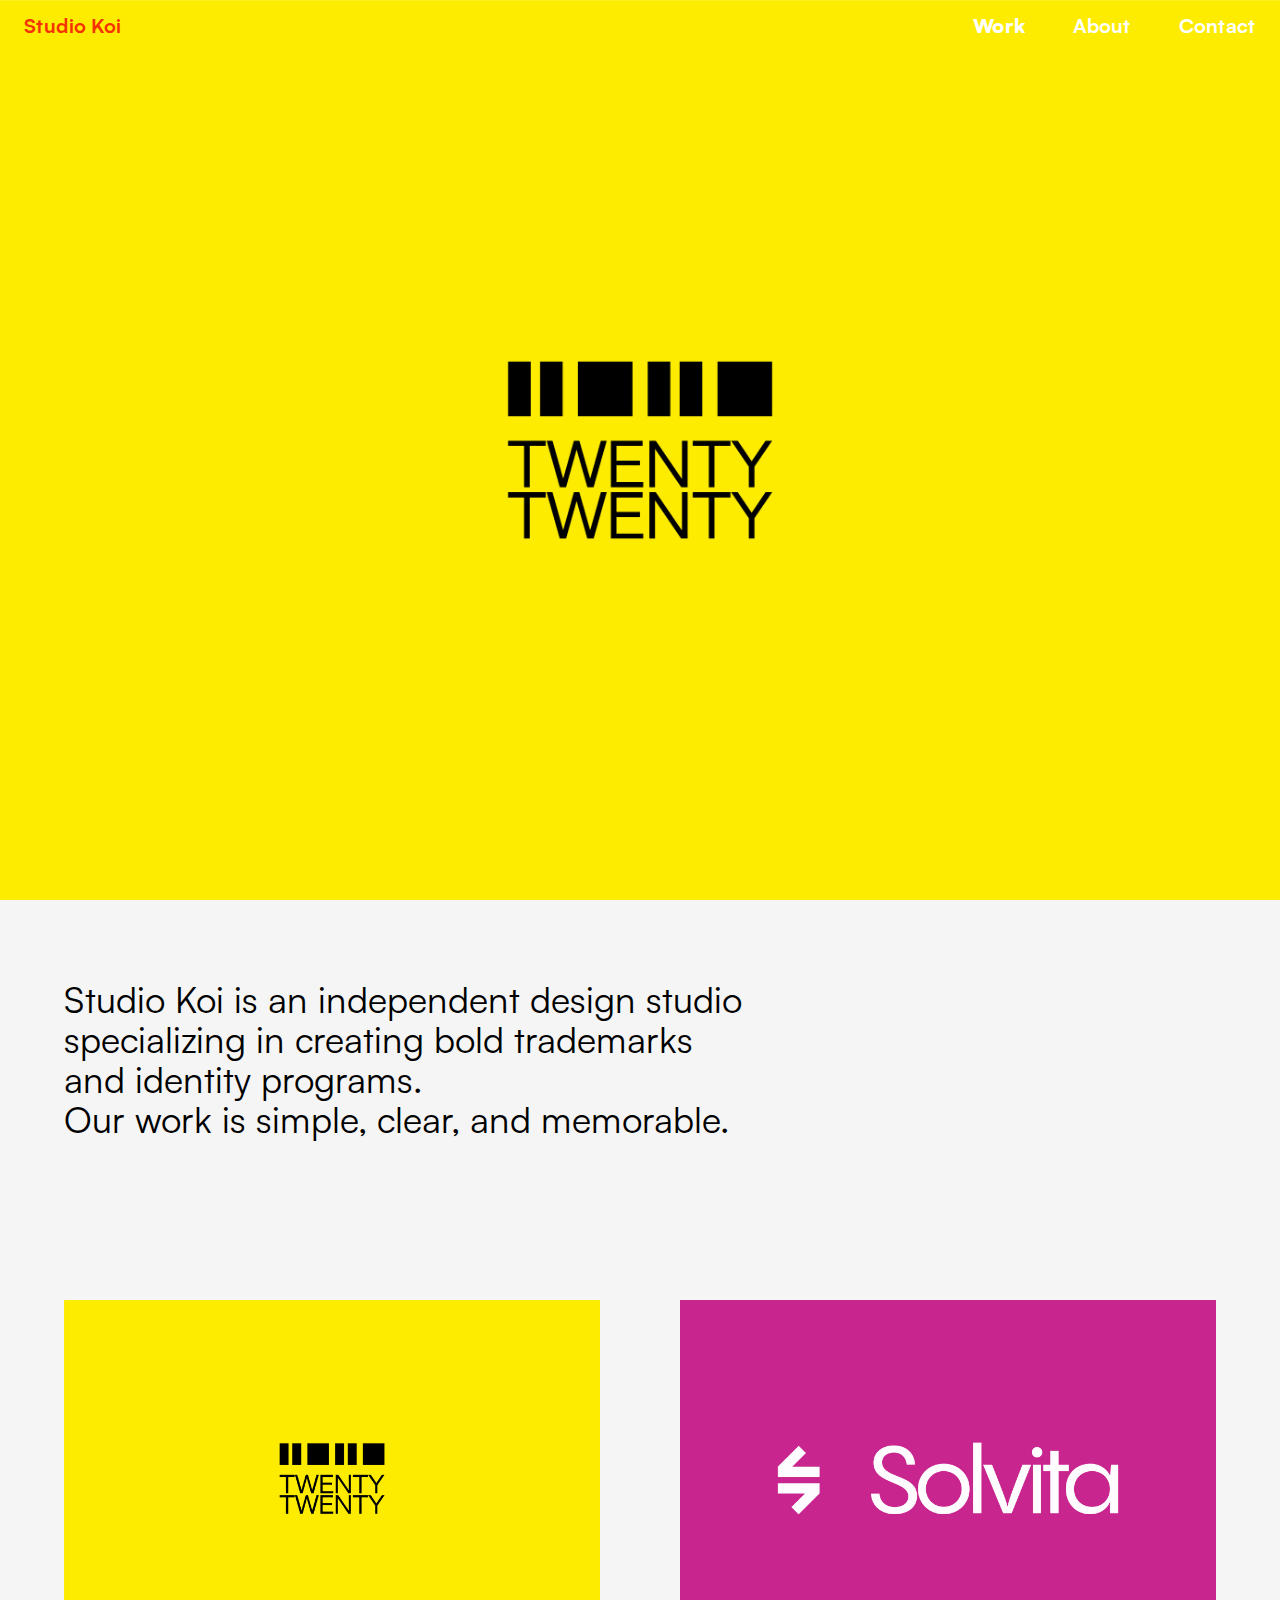
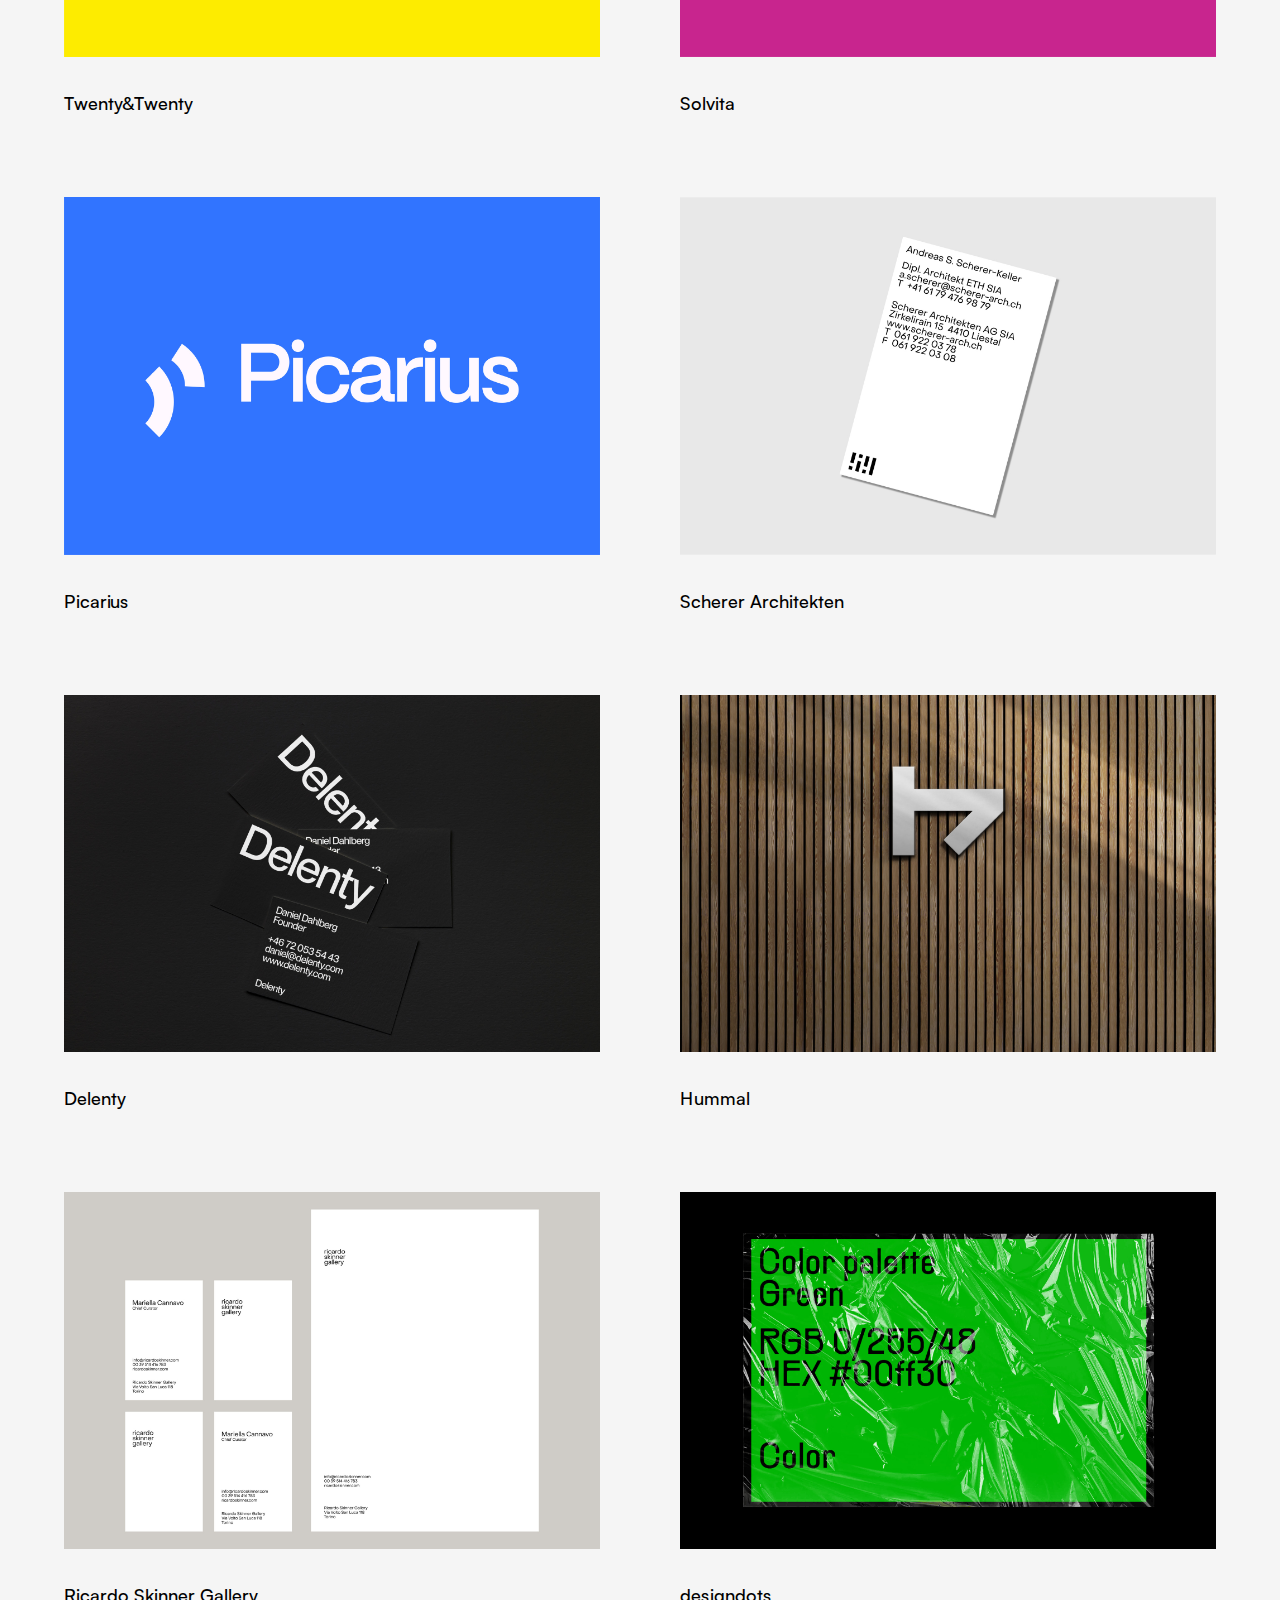
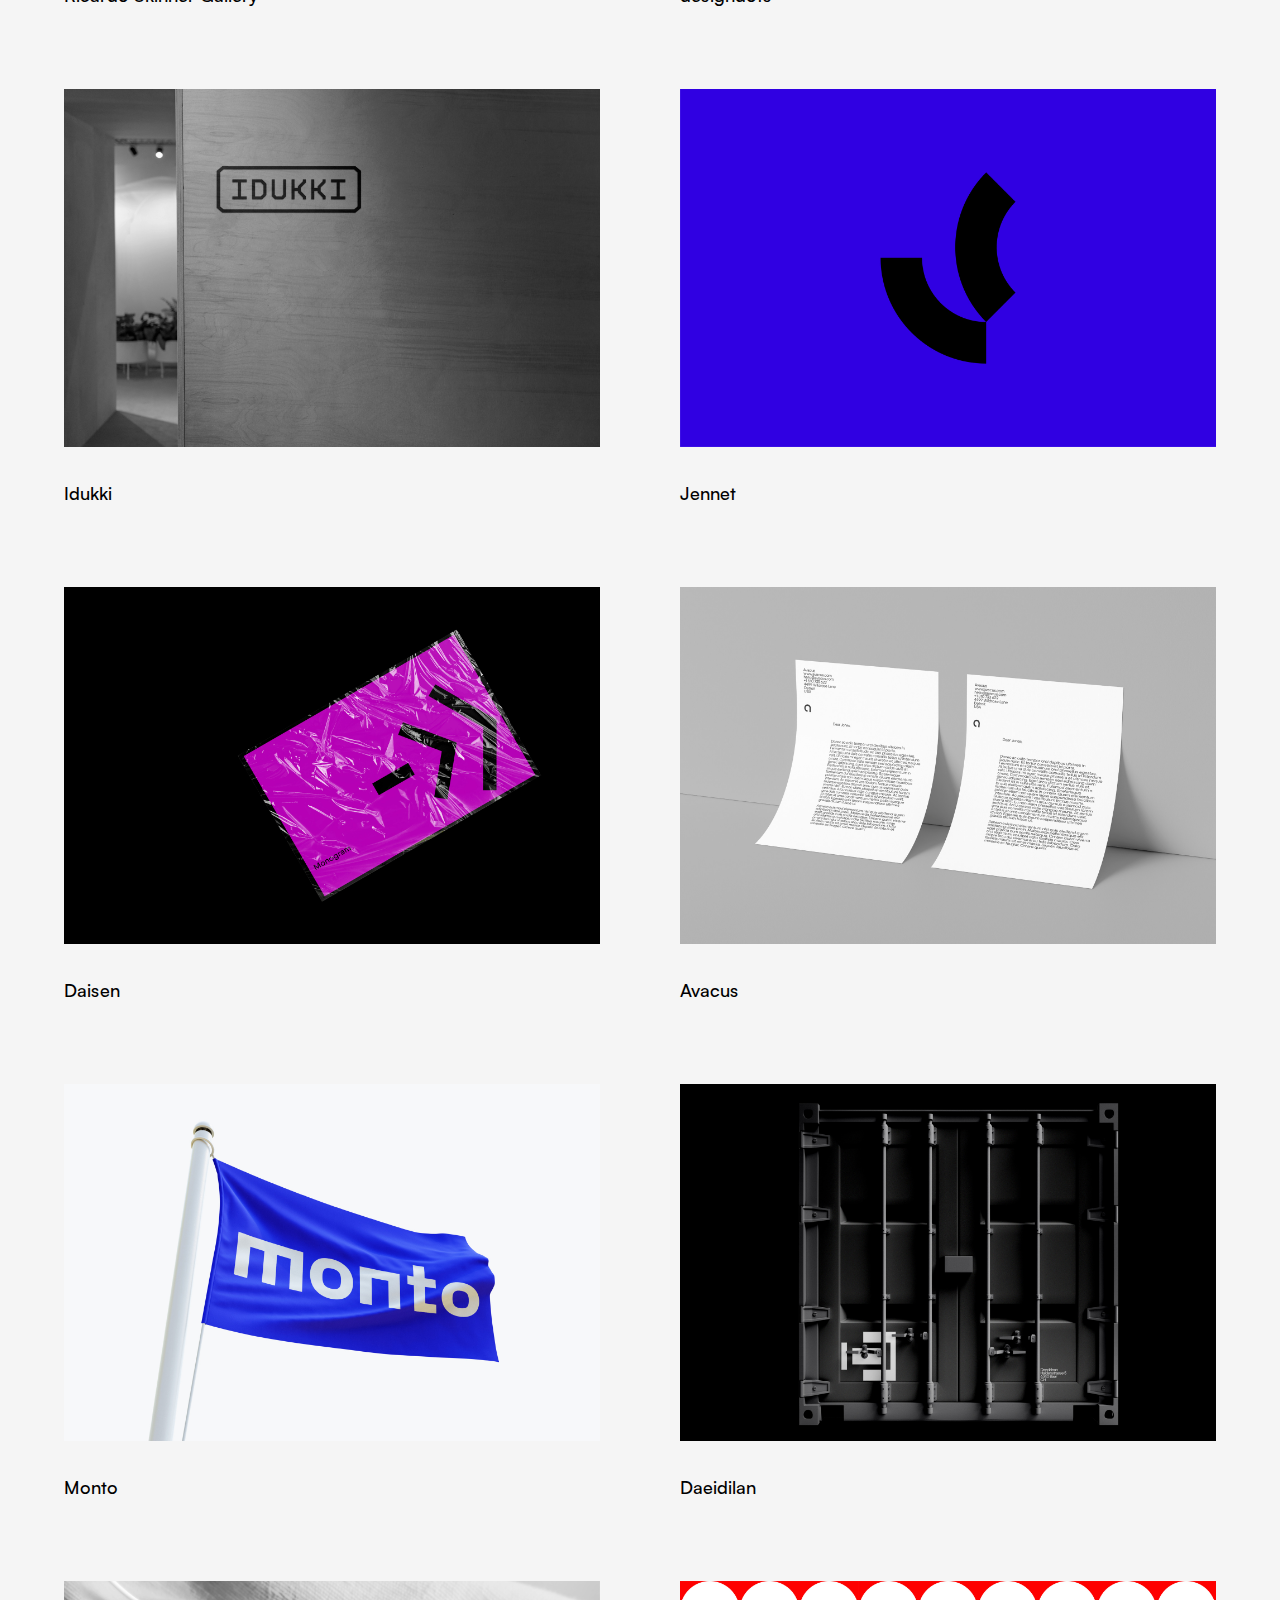
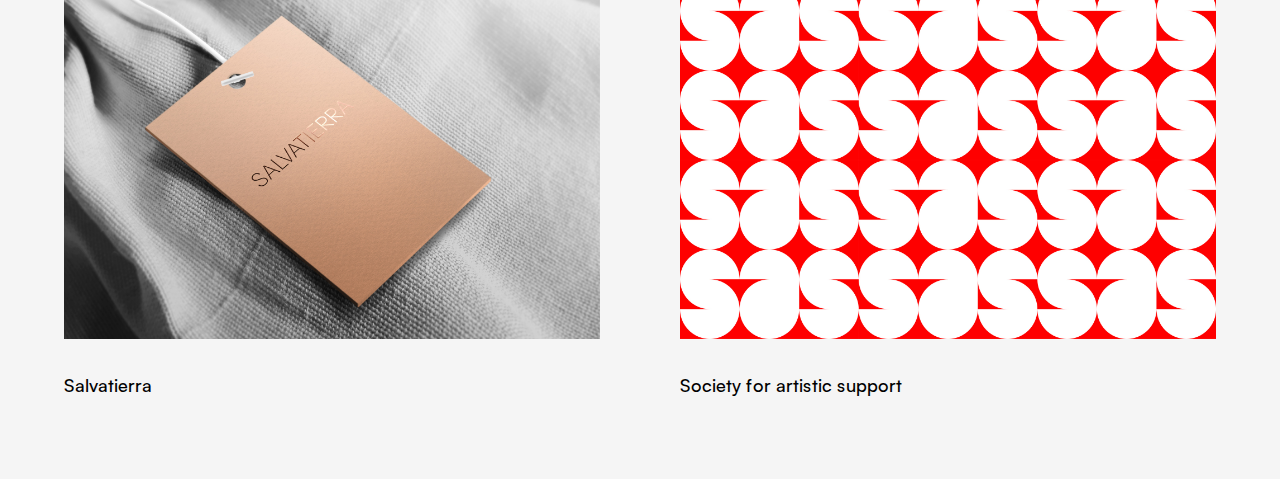
==== index.html @ b04c10b7 "feat: implement initial design" ====
<!DOCTYPE html>
<html lang="en">
	<head>
		<meta charset="UTF-8">
		<meta http-equiv="X-UA-Compatible" content="IE=edge">
		<meta name="viewport" content="width=device-width, initial-scale=1.0">
		<title>Studio Koi</title>
		<meta name="description" content="Studio Koi is a graphic design studio that specializes in identity design. We work with a diverse selection of clients: small start-ups up to large corporations.">
		<script src="assets/dependencies/tailwind.js" type="text/javascript"></script>
		<script src="tailwind.config.js" type="text/javascript"></script>
		<link rel="stylesheet" href="style.css" type="text/css">
		<link rel="icon" type="image/x-icon" href="/assets/favicon.ico">
		<script src="index.js" type="text/javascript"></script>
	</head>
	<body class="font-display w-full h-full hidden-scrollbar bg-background">
		<!-- navbar -->
		<div class="absolute top-0 flex w-full justify-between z-20 text-base sm:text-xl py-3 px-4 sm:py-3 sm:px-6">
			<a href="/" class="font-bold text-accent">Studio Koi</a>
			<div class="flex space-x-4 sm:space-x-6 md:space-x-12 justify-between text-white font-bold">
				<a href="/" class="font-black">Work</a>
				<a href="/about">About</a>
				<a href="/contact">Contact</a>
			</div>
		</div>

		<div id="bg-roller" class="bg-cover bg-center bg-black w-full h-full min-h-screen overflow-hidden" style="background-image: url(/assets/images/0.jpg)"></div>
		
		<div class="leading-5 py-8 sm:py-16 md:py-20 px-6 sm:px-12 md:px-16 text-lg sm:text-4xl w-[85%] sm:w-full lg:w-3/4 xl:w-[64%]">
			<p>
				Studio Koi is an independent design studio specializing in creating bold trademarks and identity programs.
			</p>
			<p>Our work is simple, clear, and memorable.</p>
		</div>

		<div class="grid grid-cols-1 gap-10 sm:gap-16 md:gap-20 sm:grid-cols-2 sm:gap-10 md:gap-14 lg:gap-20 py-8 sm:py-16 md:py-20 px-6 sm:px-12 md:px-16" id="works"></div>
	</body>
</html>
---- style.css ----
@font-face {
	font-family: 'Satoshi';
	src: url('assets/fonts/Satoshi/Satoshi-Variable.ttf') format('truetype');
}

html, body {
	font-family: 'Satoshi', Helvetica, sans-serif;
	font-weight: 400;
}

.video-bg {
  position: absolute;
  top: 0;
  left: 0;
  width: 100vw;
  height: 100vh;
  object-fit: cover;
  z-index: -1;
}

@keyframes transitionIn {
	from {
		opacity: 0;
		transform: rotateX(-10deg);
	}
	
	to {
		opacity: 1;
		transform: rotateX(0deg);
	}
}

.page-transition {
	animation: transitionIn 0.3s linear;
}

/* Hide scrollbar for Chrome, Safari and Opera */
.hidden-scrollbar::-webkit-scrollbar {
  display: none;
  overflow: hidden;
}

.hide-scrollbar {
  -ms-overflow-style: none;
  scrollbar-width: thin;
  scrollbar-color: transparent transparent;

  &::-webkit-scrollbar {
    width: 1px;
  }

  &::-webkit-scrollbar-track {
    background: transparent;
  }

  &::-webkit-scrollbar-thumb {
    background-color: transparent;
  }
}
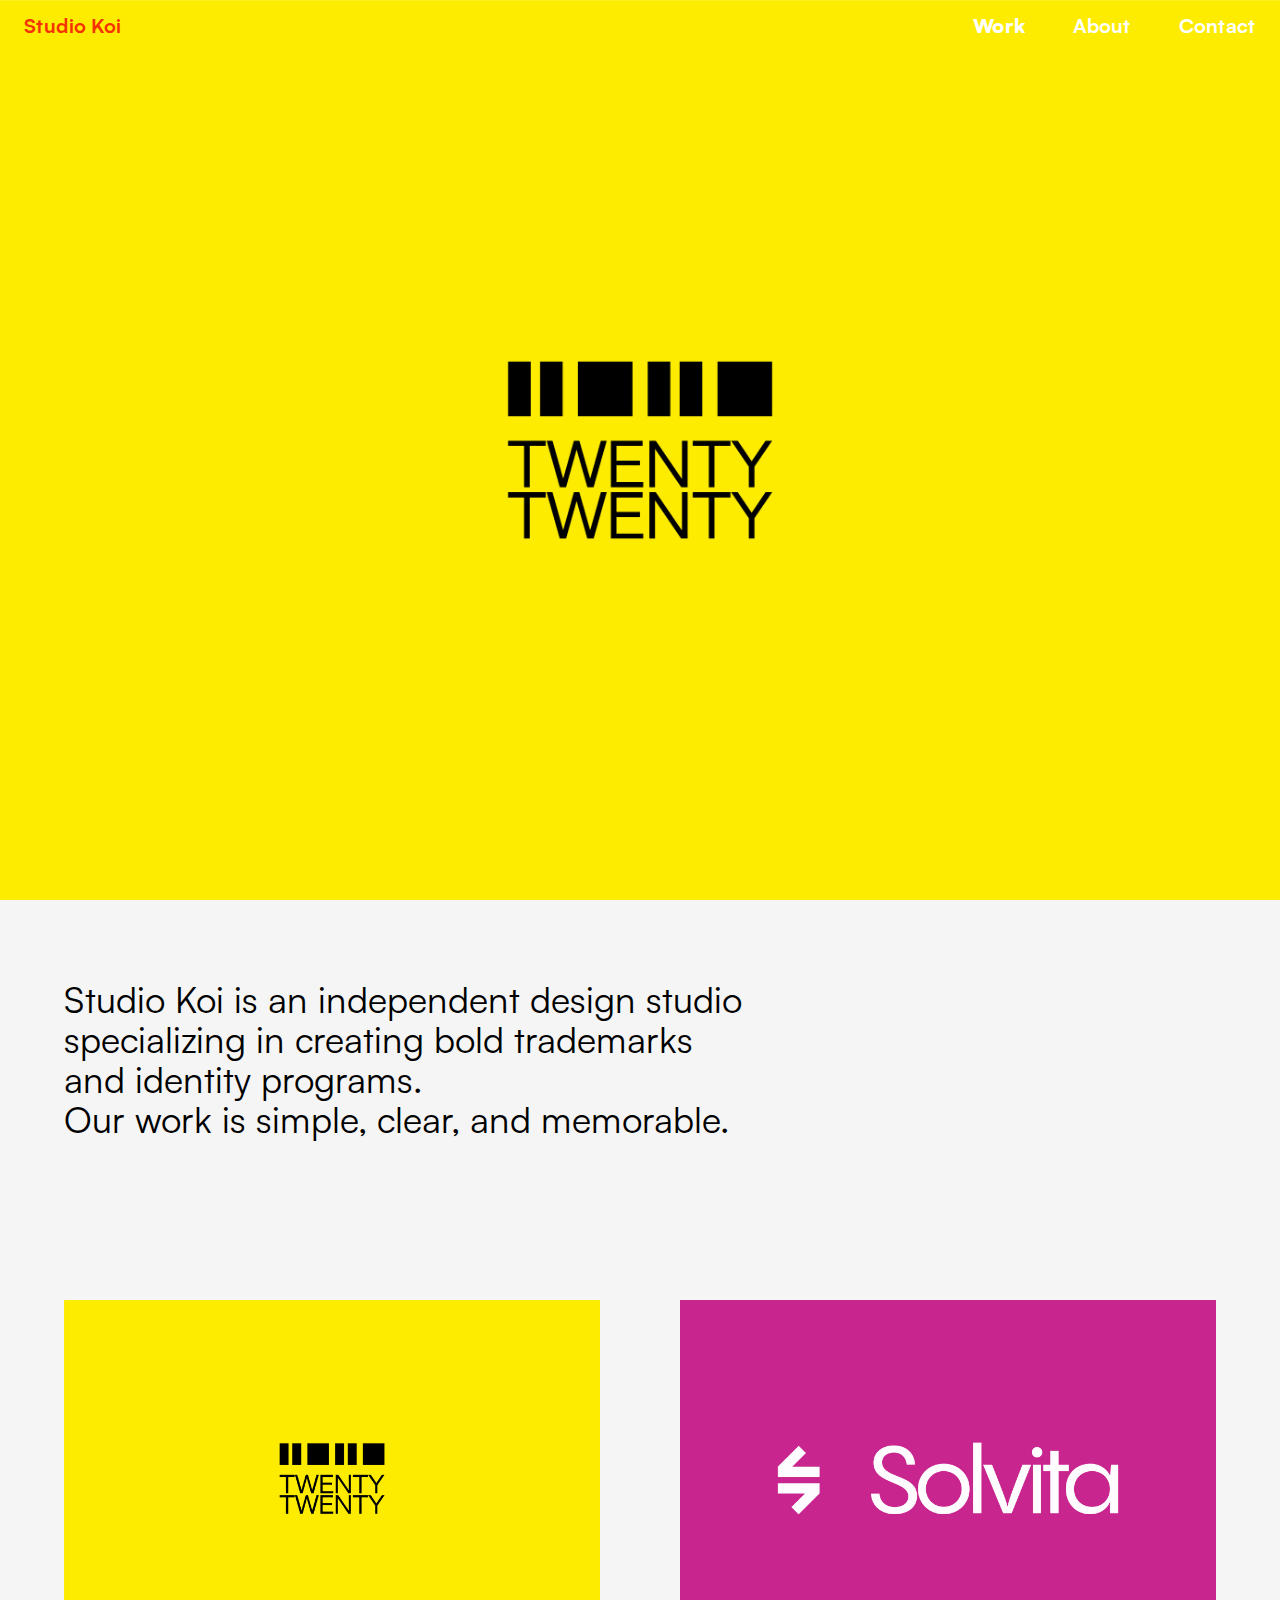
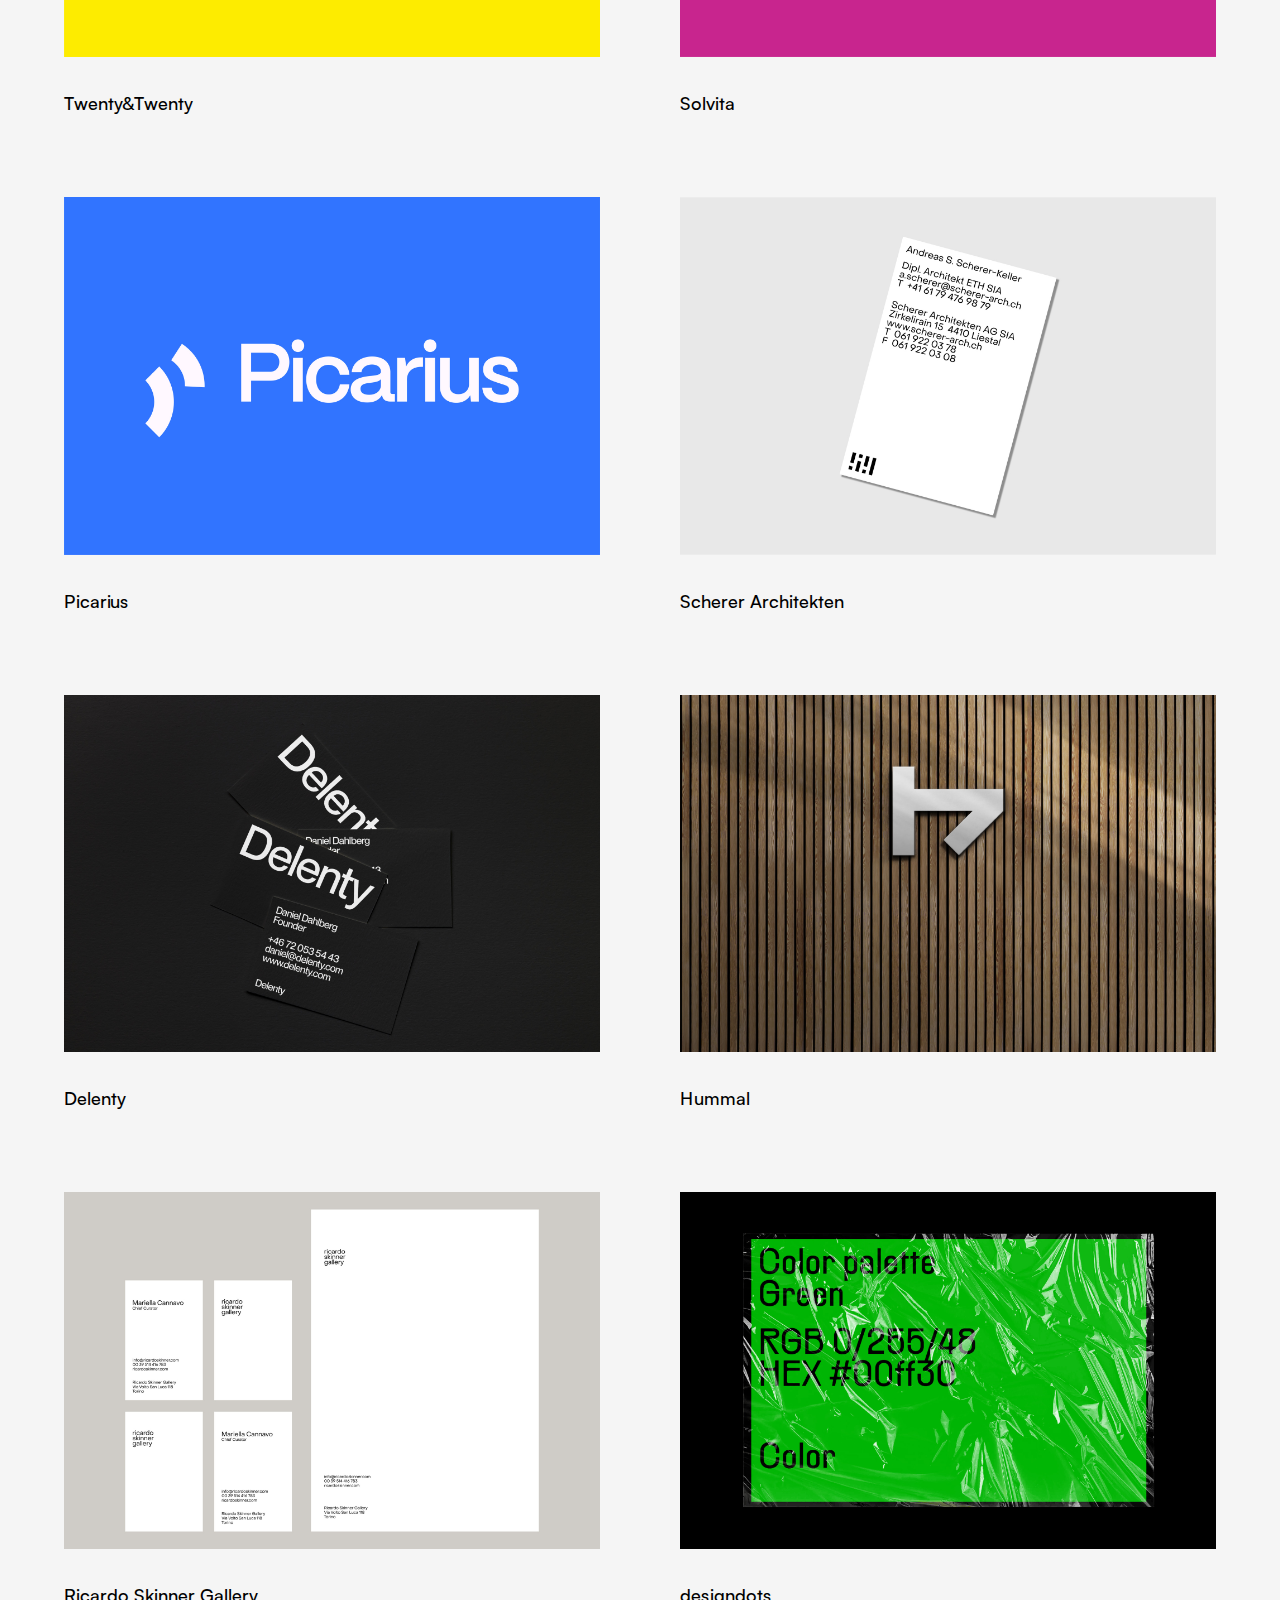
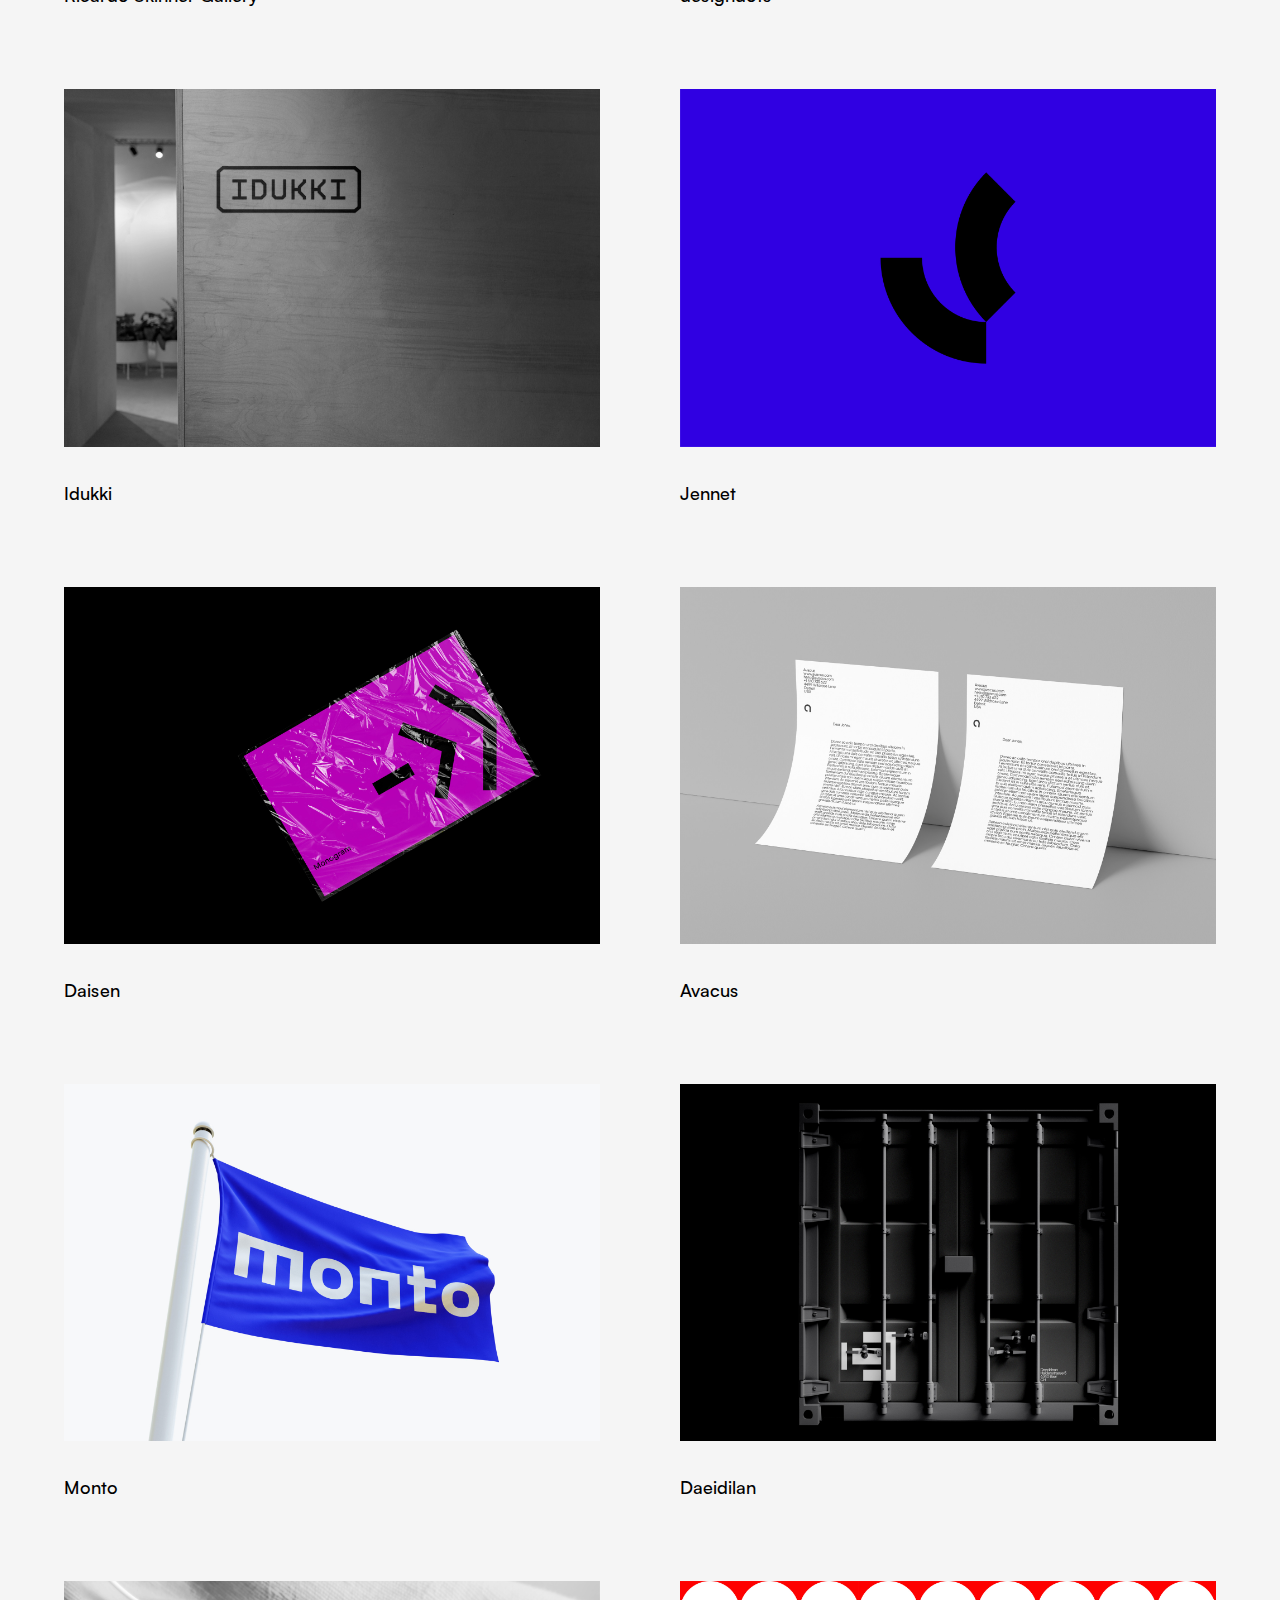
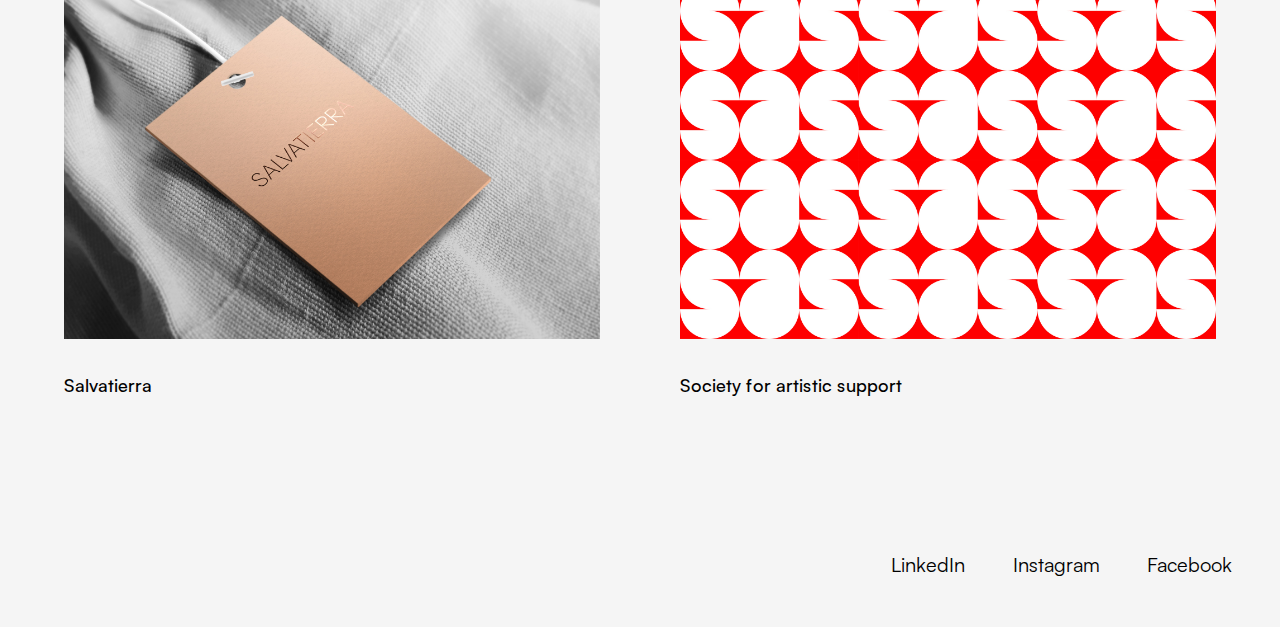
==== commit ea49a37a: "feat: add footer to home page" ====
--- a/index.html
+++ b/index.html
@@ -34,4 +34,11 @@
 
 		<div class="grid grid-cols-1 gap-10 sm:gap-16 md:gap-20 sm:grid-cols-2 sm:gap-10 md:gap-14 lg:gap-20 py-8 sm:py-16 md:py-20 px-6 sm:px-12 md:px-16" id="works"></div>
 	</body>
+	<footer class="flex w-full justify-end z-20 text-base text-black sm:text-xl py-3 px-4 sm:p-12 mt-6">
+		<div class="flex space-x-4 sm:space-x-6 md:space-x-12 justify-between">
+			<a href="https://www.linkedin.com/company/wearestudiokoi/" target="_blank" class="hover:opacity-80">LinkedIn</a><br>
+			<a href="https://www.instagram.com/wearestudiokoi/" target="_blank" class="hover:opacity-80">Instagram</a><br>
+			<a href="https://www.facebook.com/wearestudiokoi" target="_blank" class="hover:opacity-80">Facebook</a>
+		</div>
+	</footer>
 </html>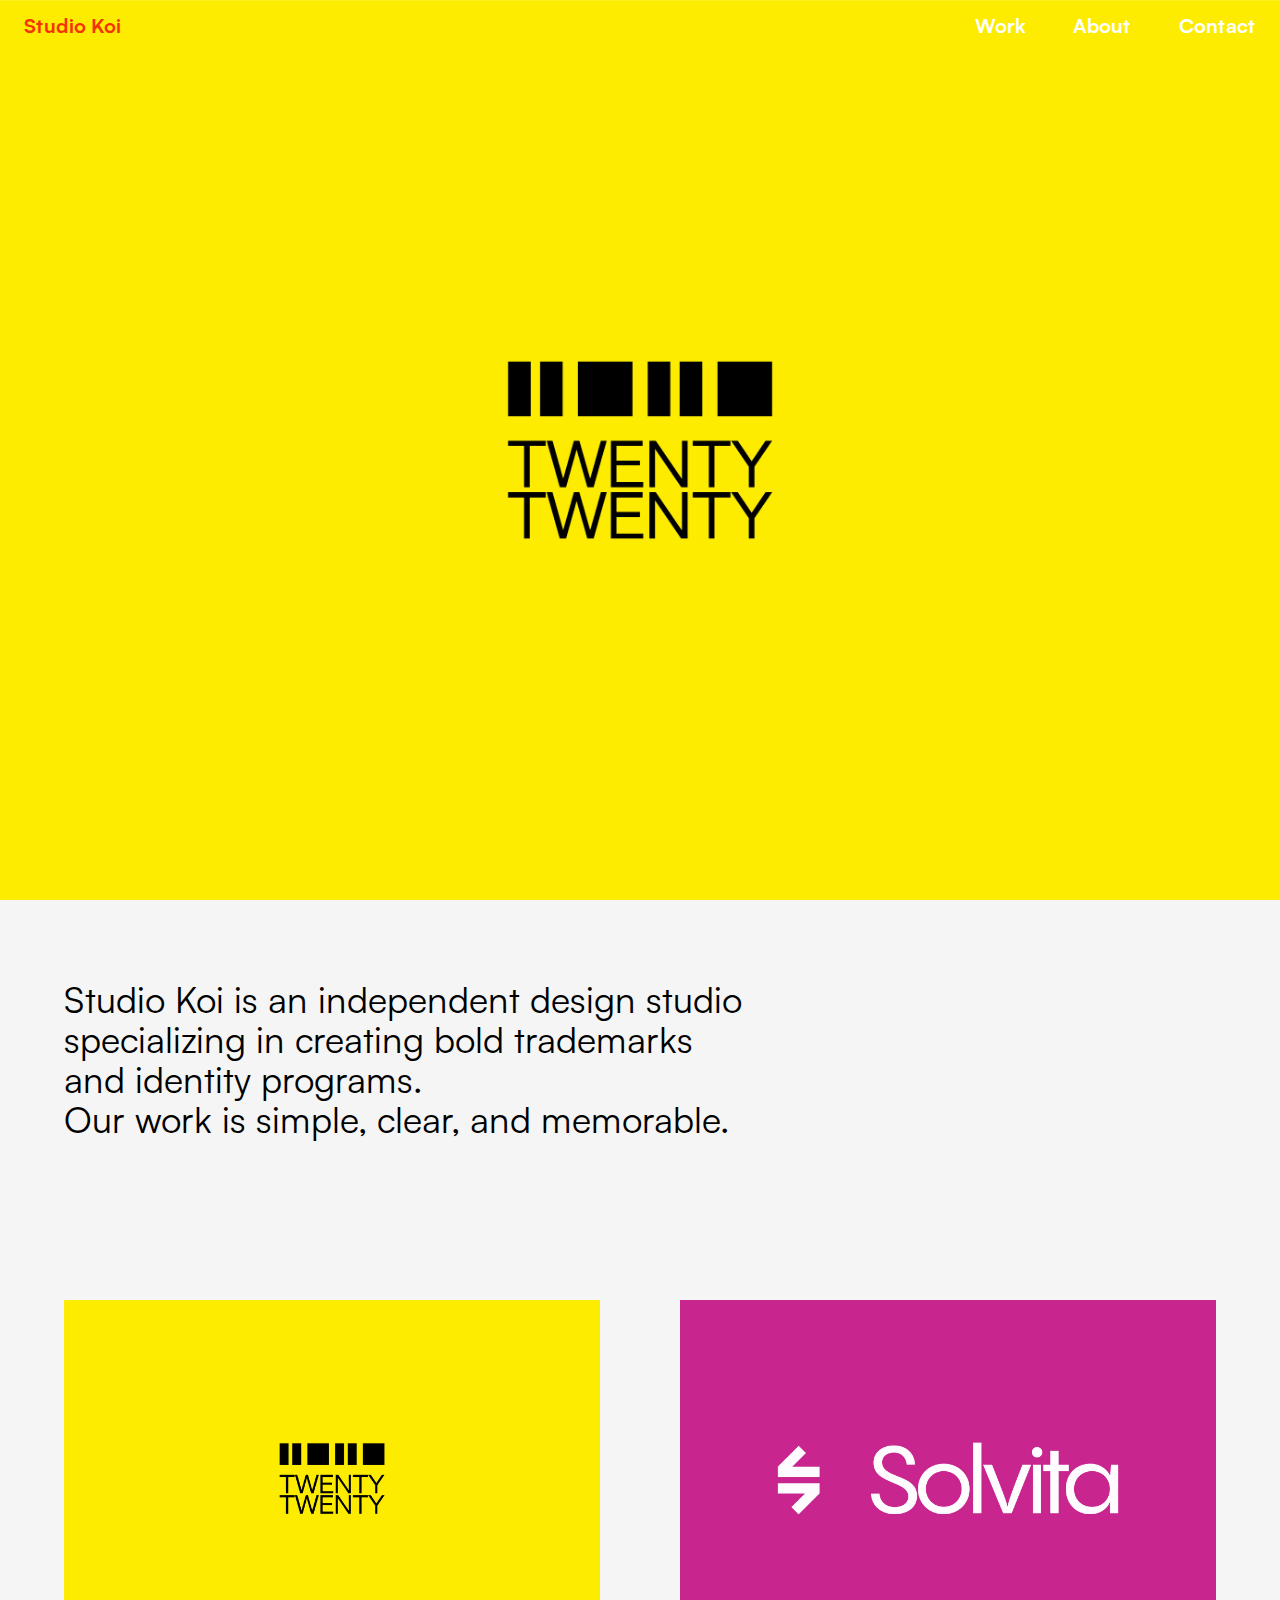
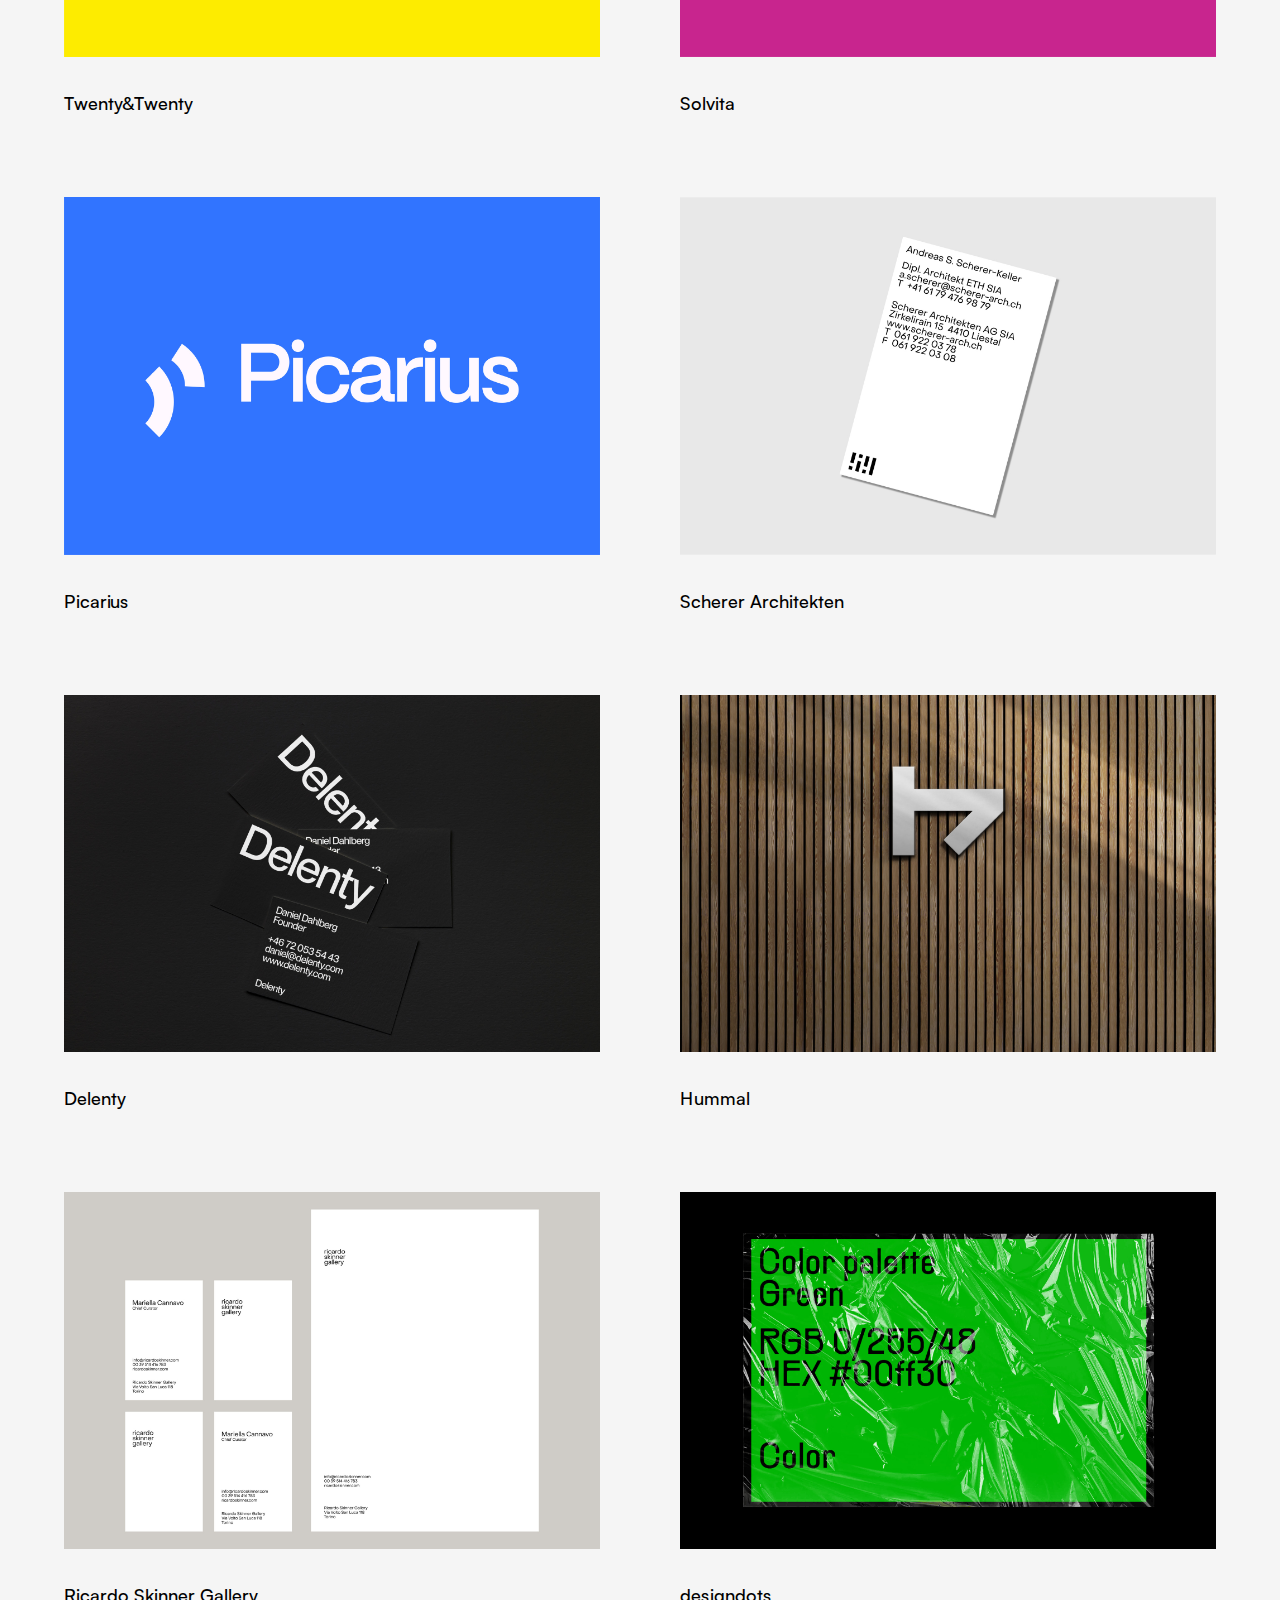
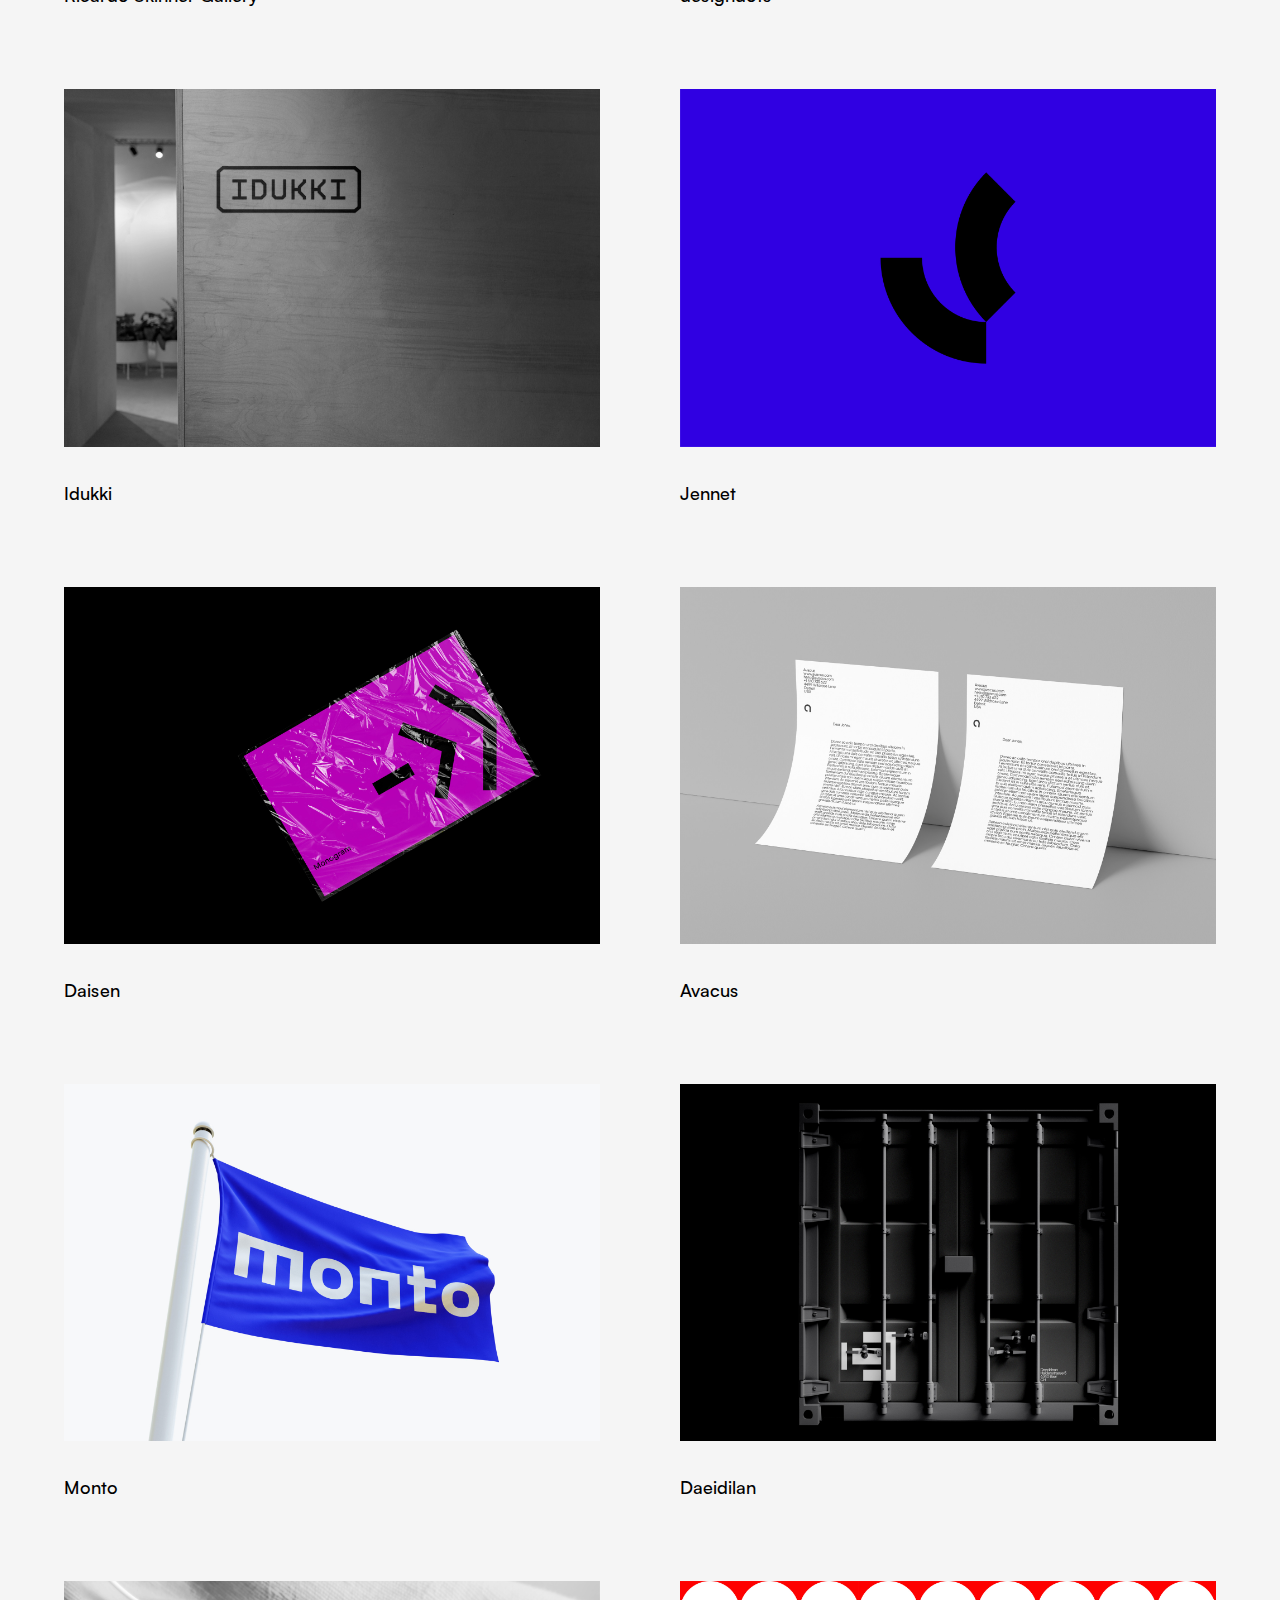
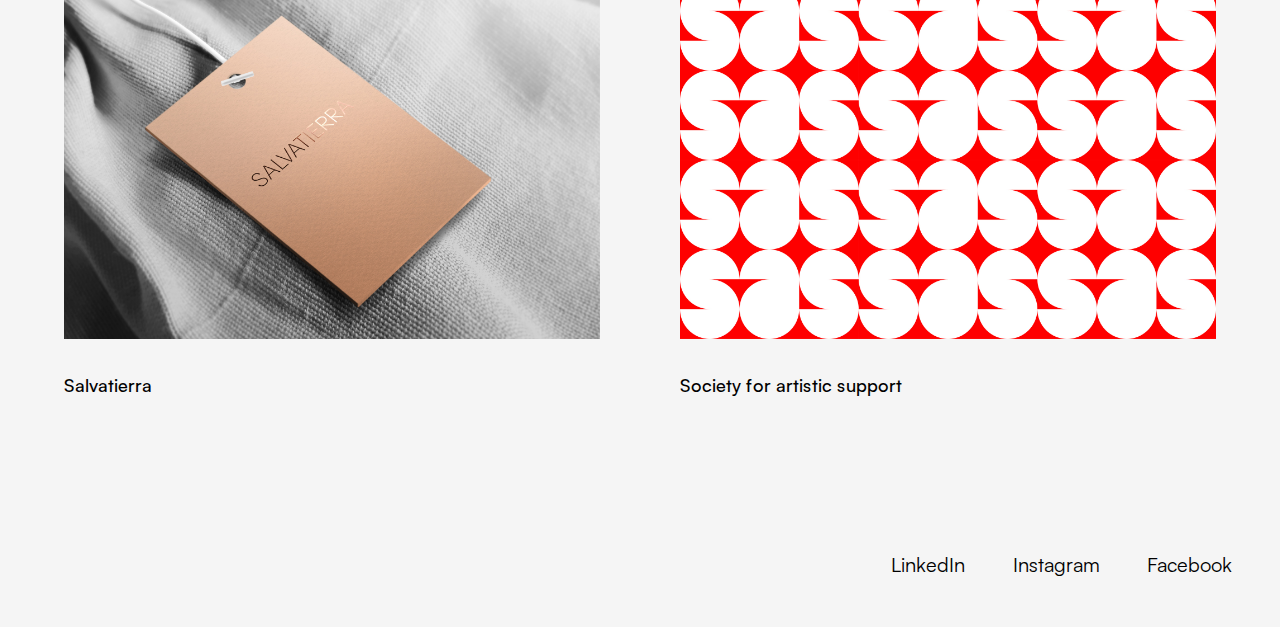
==== commit ec5031d2: "feat: add fixed navbar" ====
--- a/index.html
+++ b/index.html
@@ -10,14 +10,15 @@
 		<script src="tailwind.config.js" type="text/javascript"></script>
 		<link rel="stylesheet" href="style.css" type="text/css">
 		<link rel="icon" type="image/x-icon" href="/assets/favicon.ico">
-		<script src="index.js" type="text/javascript"></script>
+		<script src="index.js" type="module"></script>
+		<script src="navbar.js" type="module"></script>
 	</head>
-	<body class="font-display w-full h-full hidden-scrollbar bg-background">
+	<body class="font-display w-full h-full bg-background">
 		<!-- navbar -->
-		<div class="absolute top-0 flex w-full justify-between z-20 text-base sm:text-xl py-3 px-4 sm:py-3 sm:px-6">
+		<div id="navbar" class="absolute top-0 flex w-full justify-between z-20 text-base sm:text-xl py-3 px-4 sm:py-3 sm:px-6">
 			<a href="/" class="font-bold text-accent">Studio Koi</a>
 			<div class="flex space-x-4 sm:space-x-6 md:space-x-12 justify-between text-white font-bold">
-				<a href="/" class="font-black">Work</a>
+				<a href="/" class="font-bolder">Work</a>
 				<a href="/about">About</a>
 				<a href="/contact">Contact</a>
 			</div>
--- a/style.css
+++ b/style.css
@@ -34,26 +34,23 @@
 	animation: transitionIn 0.3s linear;
 }
 
-/* Hide scrollbar for Chrome, Safari and Opera */
-.hidden-scrollbar::-webkit-scrollbar {
-  display: none;
-  overflow: hidden;
+/* width */
+::-webkit-scrollbar {
+  width: 6px;
+  height: 6px;
 }
 
-.hide-scrollbar {
-  -ms-overflow-style: none;
-  scrollbar-width: thin;
-  scrollbar-color: transparent transparent;
+/* Track */
+::-webkit-scrollbar-track {
+  background-color: rgba(193, 194, 196, 0.5);
+}
 
-  &::-webkit-scrollbar {
-    width: 1px;
-  }
+/* Handle */
+::-webkit-scrollbar-thumb {
+  background: #999;
+}
 
-  &::-webkit-scrollbar-track {
-    background: transparent;
-  }
-
-  &::-webkit-scrollbar-thumb {
-    background-color: transparent;
-  }
-}+/* Handle on hover */
+::-webkit-scrollbar-thumb:hover {
+  background: #777; 
+}
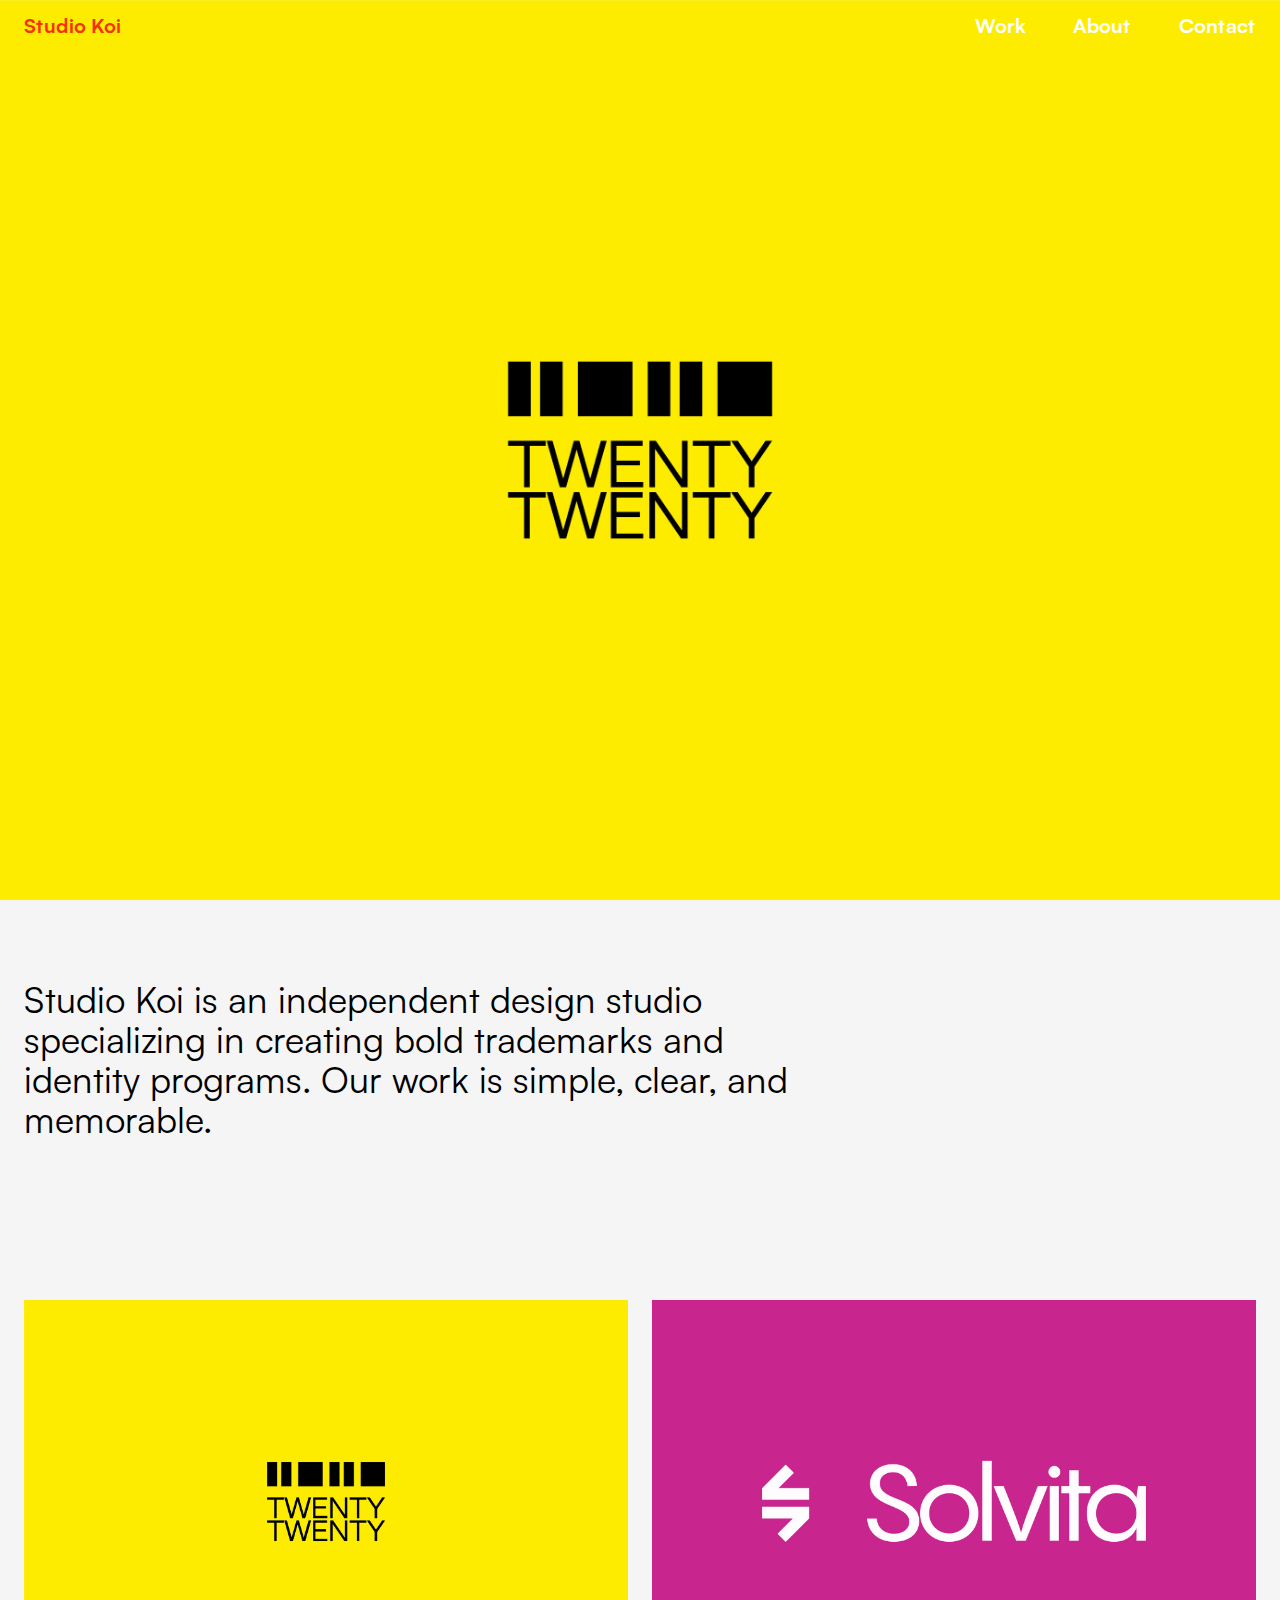
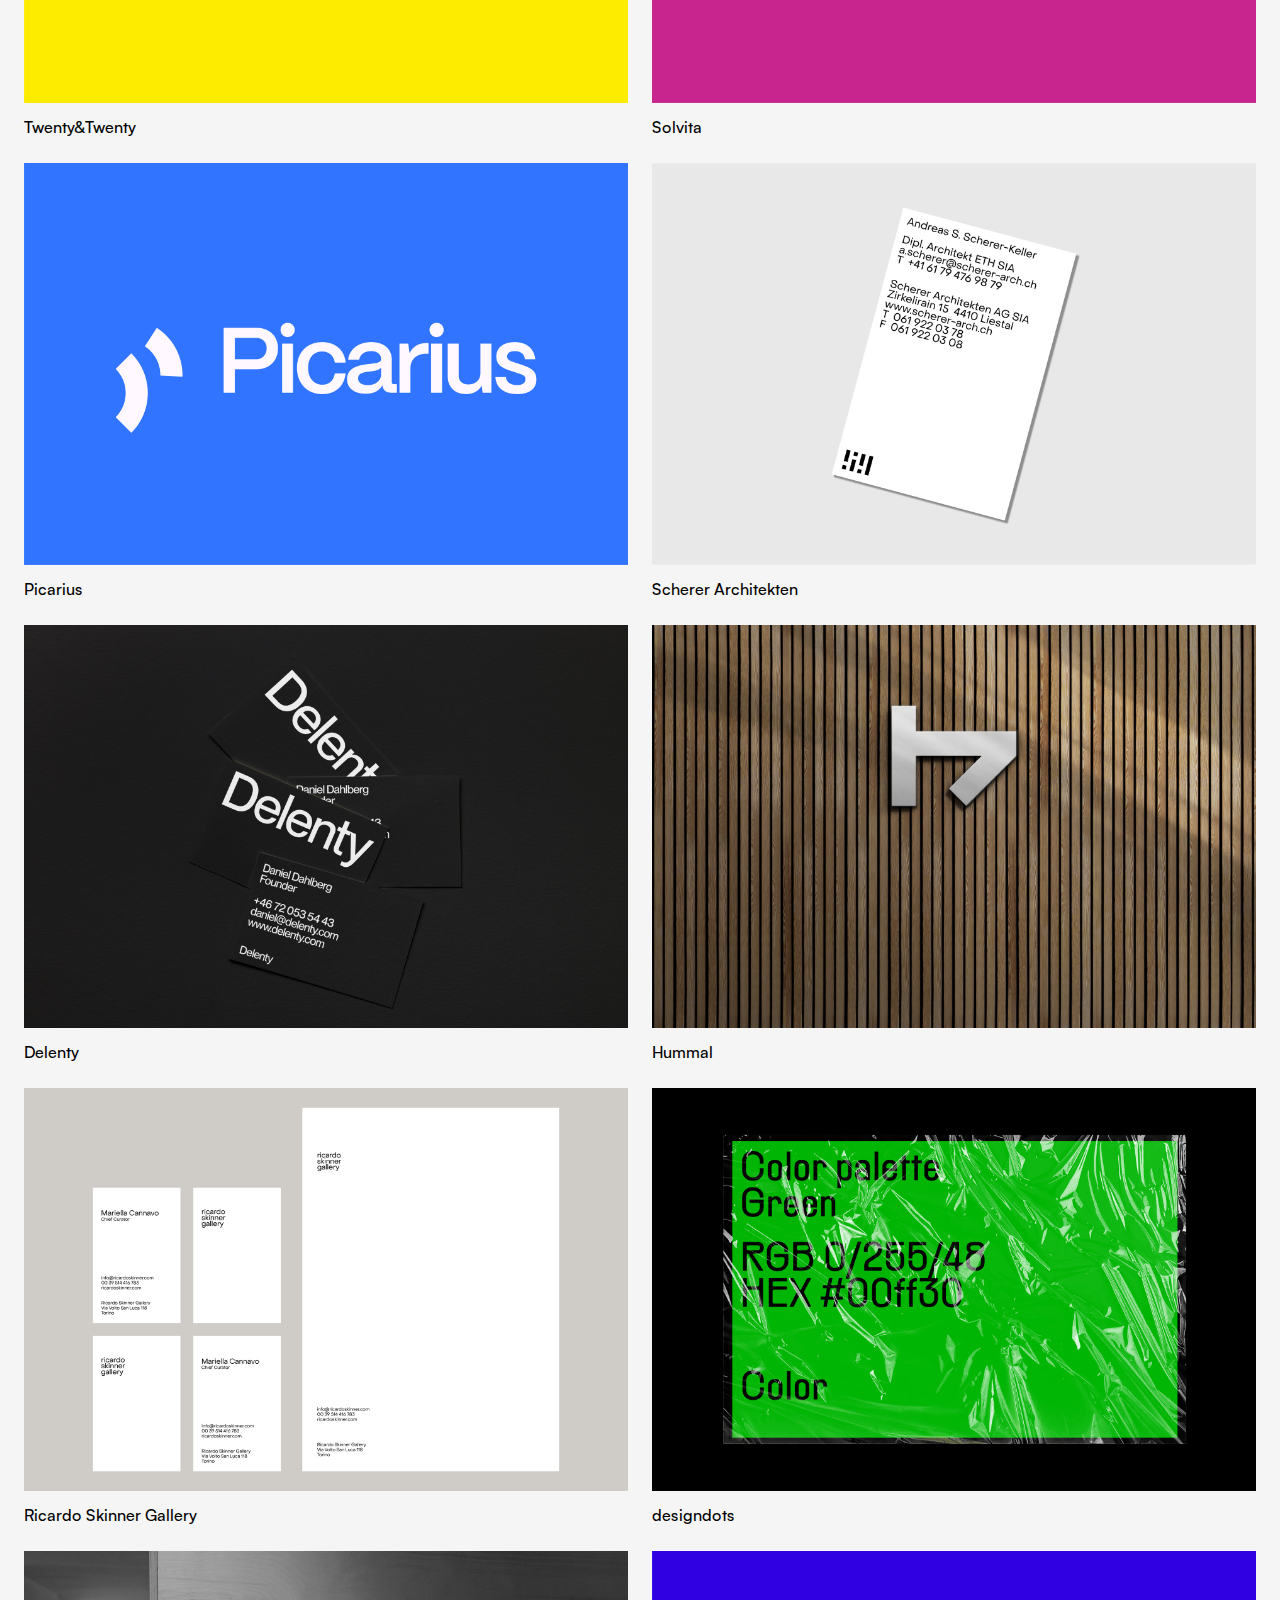
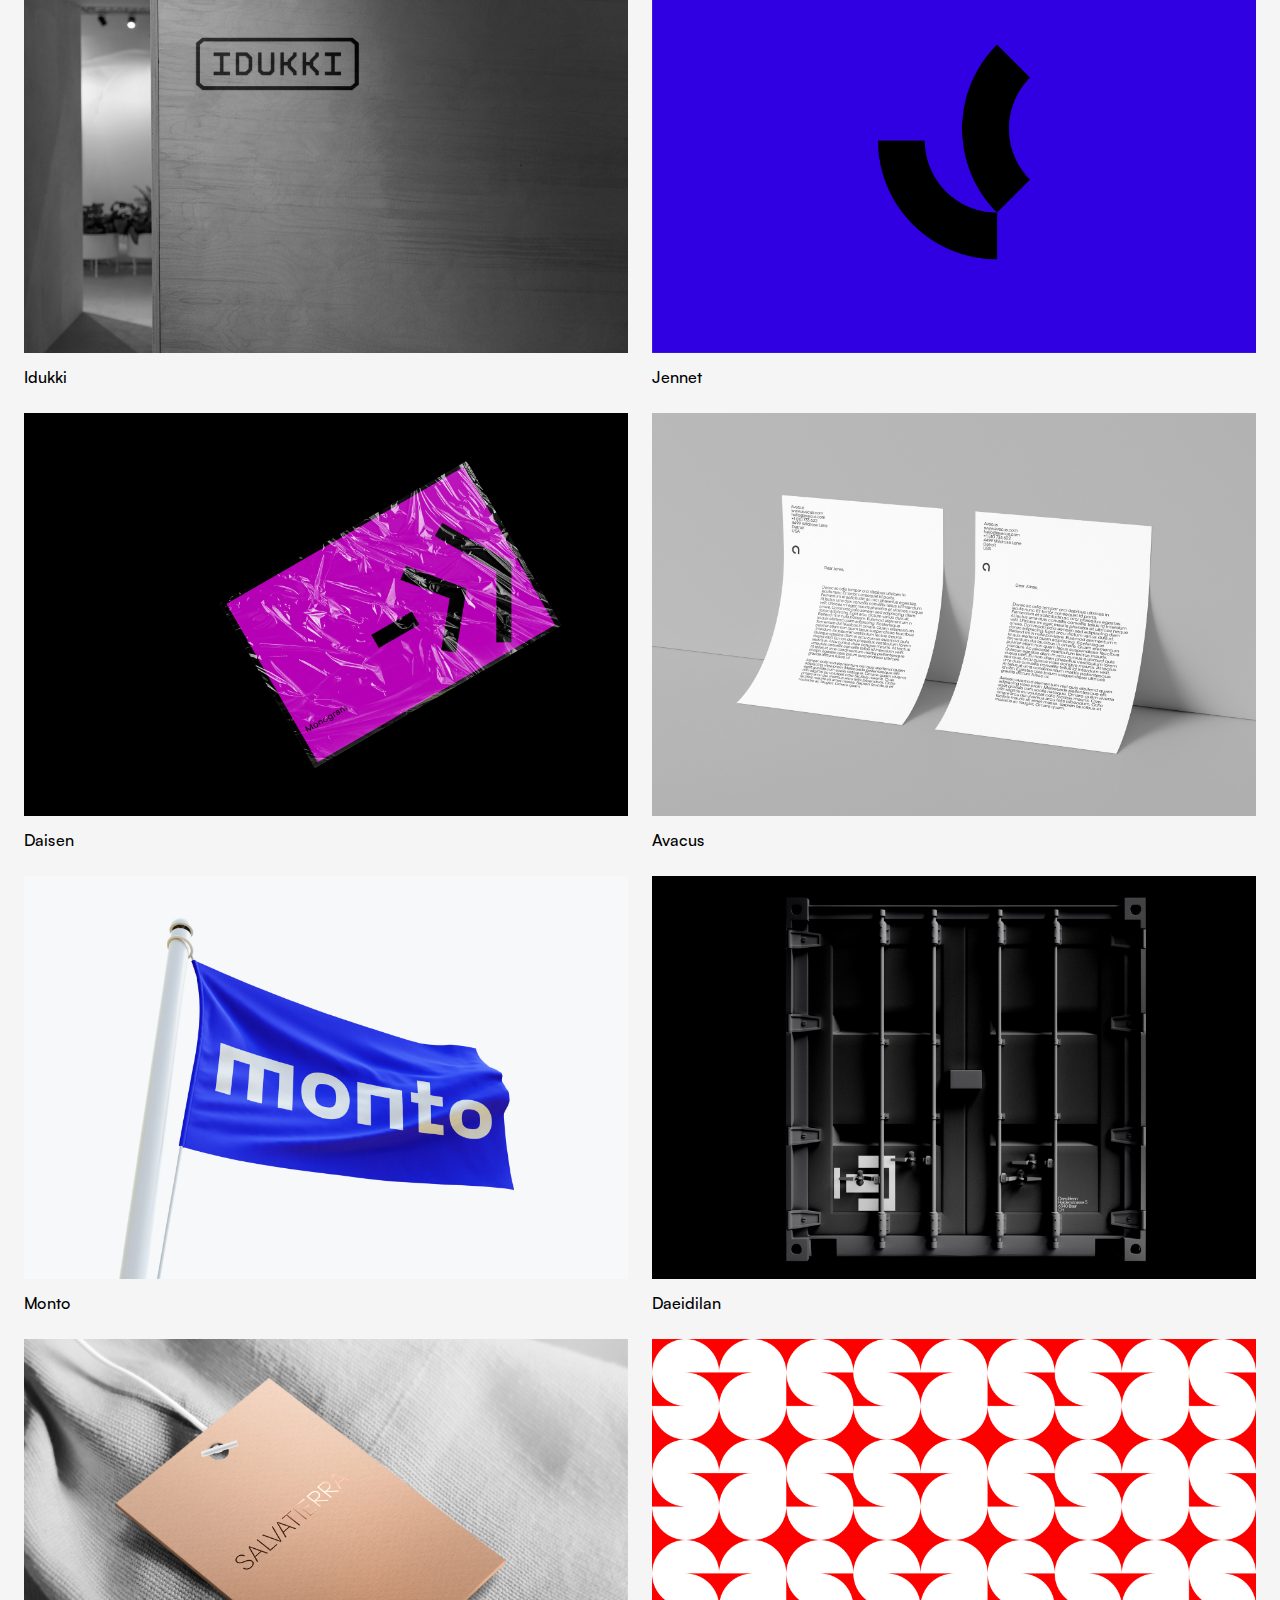
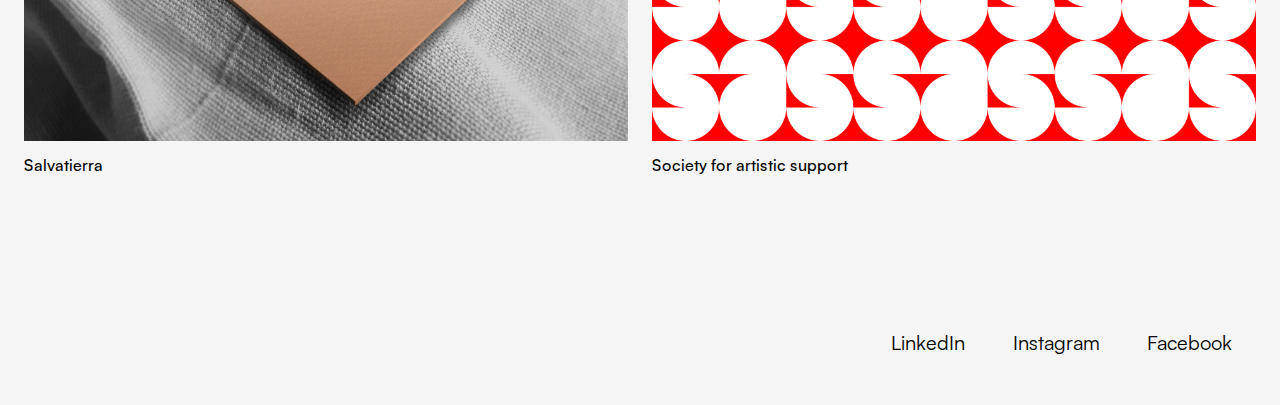
==== commit 56f2fc77: "fix: sort out margins" ====
--- a/index.html
+++ b/index.html
@@ -4,8 +4,26 @@
 		<meta charset="UTF-8">
 		<meta http-equiv="X-UA-Compatible" content="IE=edge">
 		<meta name="viewport" content="width=device-width, initial-scale=1.0">
+		
+		<!-- Primary Meta Tags -->
 		<title>Studio Koi</title>
-		<meta name="description" content="Studio Koi is a graphic design studio that specializes in identity design. We work with a diverse selection of clients: small start-ups up to large corporations.">
+		<meta name="title" content="Studio Koi" />
+		<meta name="description" content="We are a graphic design studio that creates simple and memorable ideas." />
+
+		<!-- Open Graph / Facebook -->
+		<meta property="og:type" content="website" />
+		<meta property="og:url" content="https://www.wearestudiokoi.com/" />
+		<meta property="og:title" content="Studio Koi" />
+		<meta property="og:description" content="We are a graphic design studio that creates simple and memorable ideas." />
+		<meta property="og:image" content="https://www.wearestudiokoi.com/assets/banner.png" />
+
+		<!-- Twitter -->
+		<meta property="twitter:card" content="summary_large_image" />
+		<meta property="twitter:url" content="https://www.wearestudiokoi.com/" />
+		<meta property="twitter:title" content="Studio Koi" />
+		<meta property="twitter:description" content="We are a graphic design studio that creates simple and memorable ideas." />
+		<meta property="twitter:image" content="https://www.wearestudiokoi.com/assets/banner.png" />
+
 		<script src="assets/dependencies/tailwind.js" type="text/javascript"></script>
 		<script src="tailwind.config.js" type="text/javascript"></script>
 		<link rel="stylesheet" href="style.css" type="text/css">
@@ -15,7 +33,7 @@
 	</head>
 	<body class="font-display w-full h-full bg-background">
 		<!-- navbar -->
-		<div id="navbar" class="absolute top-0 flex w-full justify-between z-20 text-base sm:text-xl py-3 px-4 sm:py-3 sm:px-6">
+		<div id="navbar" class="absolute top-0 flex w-full justify-between z-20 text-base sm:text-xl py-3 sm:py-3 px-4 sm:px-6">
 			<a href="/" class="font-bold text-accent">Studio Koi</a>
 			<div class="flex space-x-4 sm:space-x-6 md:space-x-12 justify-between text-white font-bold">
 				<a href="/" class="font-bolder">Work</a>
@@ -26,14 +44,13 @@
 
 		<div id="bg-roller" class="bg-cover bg-center bg-black w-full h-full min-h-screen overflow-hidden" style="background-image: url(/assets/images/0.jpg)"></div>
 		
-		<div class="leading-5 py-8 sm:py-16 md:py-20 px-6 sm:px-12 md:px-16 text-lg sm:text-4xl w-[85%] sm:w-full lg:w-3/4 xl:w-[64%]">
+		<div class="leading-5 py-8 sm:py-16 md:py-20 px-4 sm:px-6 text-lg sm:text-4xl w-[85%] sm:w-full lg:w-3/4 xl:w-[64%]">
 			<p>
-				Studio Koi is an independent design studio specializing in creating bold trademarks and identity programs.
+				Studio Koi is an independent design studio specializing in creating bold trademarks and identity programs. Our work is simple, clear, and memorable.
 			</p>
-			<p>Our work is simple, clear, and memorable.</p>
 		</div>
 
-		<div class="grid grid-cols-1 gap-10 sm:gap-16 md:gap-20 sm:grid-cols-2 sm:gap-10 md:gap-14 lg:gap-20 py-8 sm:py-16 md:py-20 px-6 sm:px-12 md:px-16" id="works"></div>
+		<div class="grid grid-cols-1 sm:grid-cols-2 gap-4 sm:gap-6 py-8 sm:py-16 md:py-20 px-4 sm:px-6" id="works"></div>
 	</body>
 	<footer class="flex w-full justify-end z-20 text-base text-black sm:text-xl py-3 px-4 sm:p-12 mt-6">
 		<div class="flex space-x-4 sm:space-x-6 md:space-x-12 justify-between">
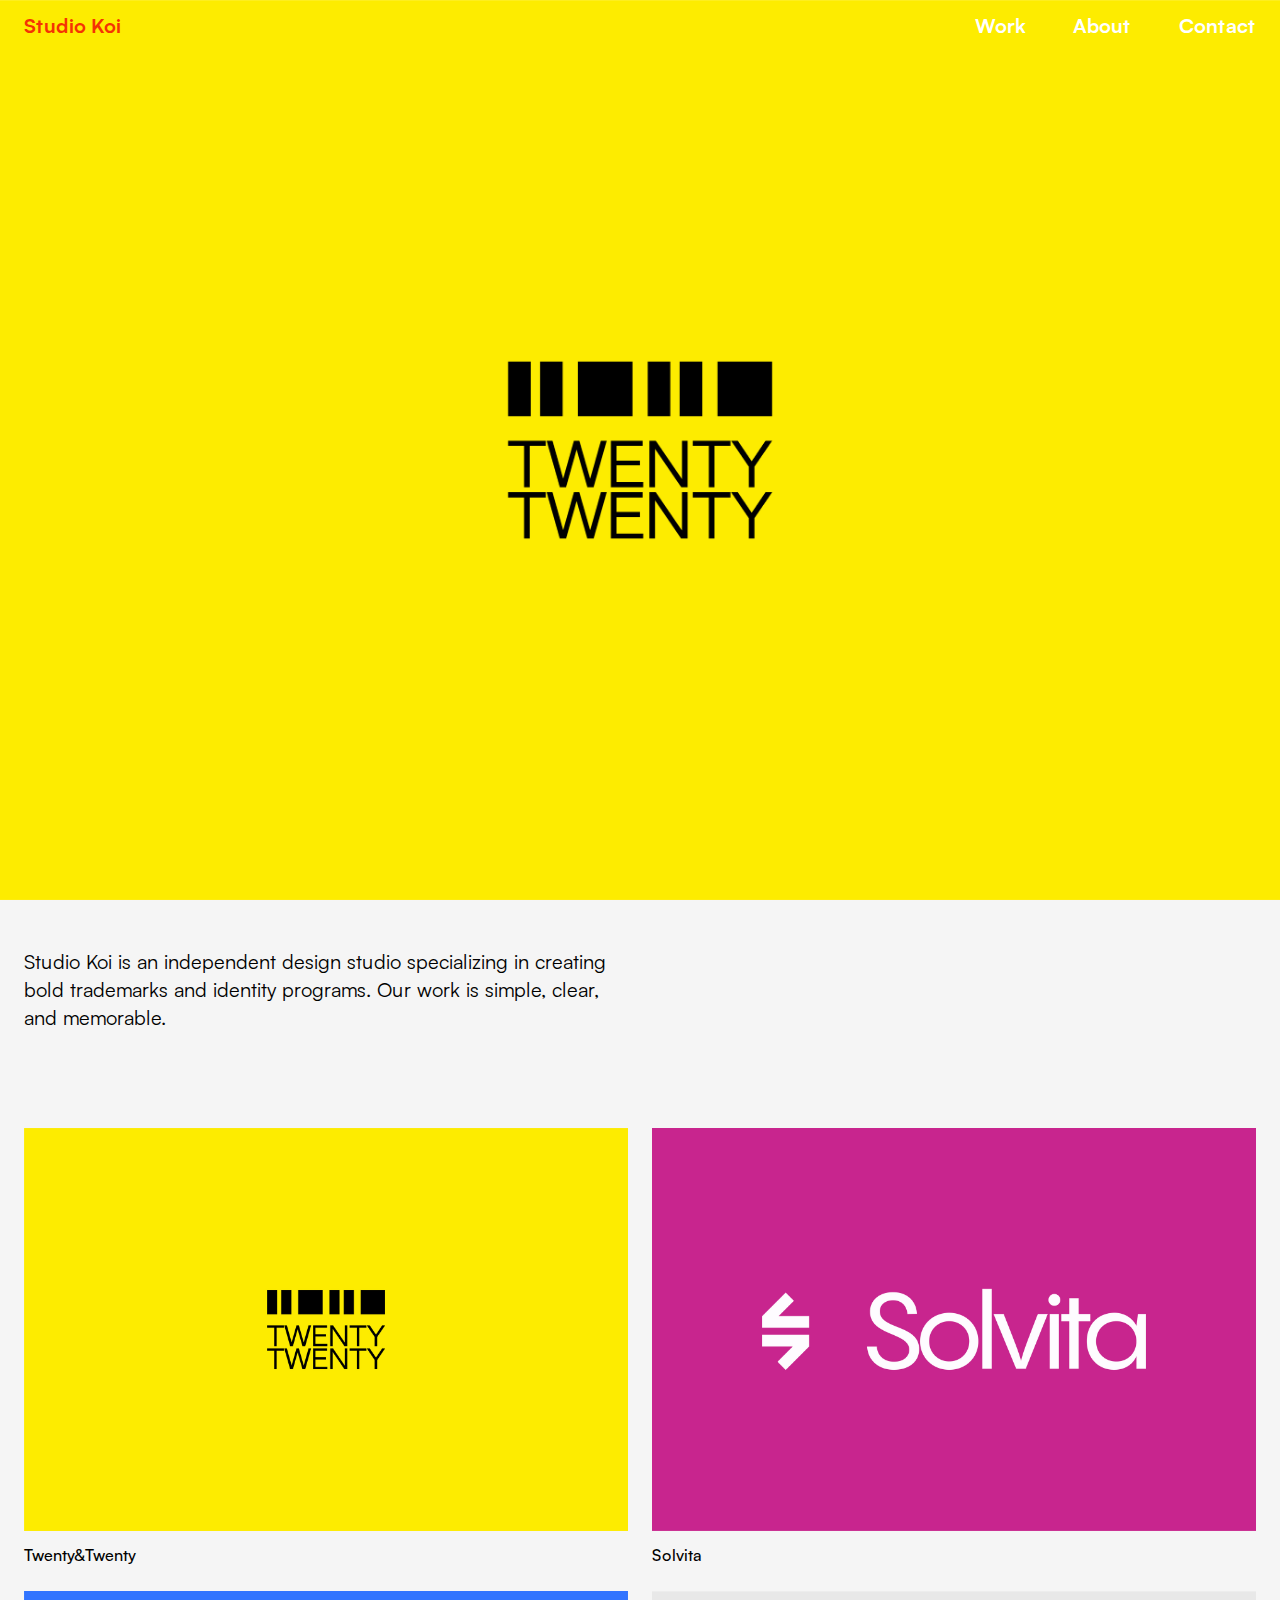
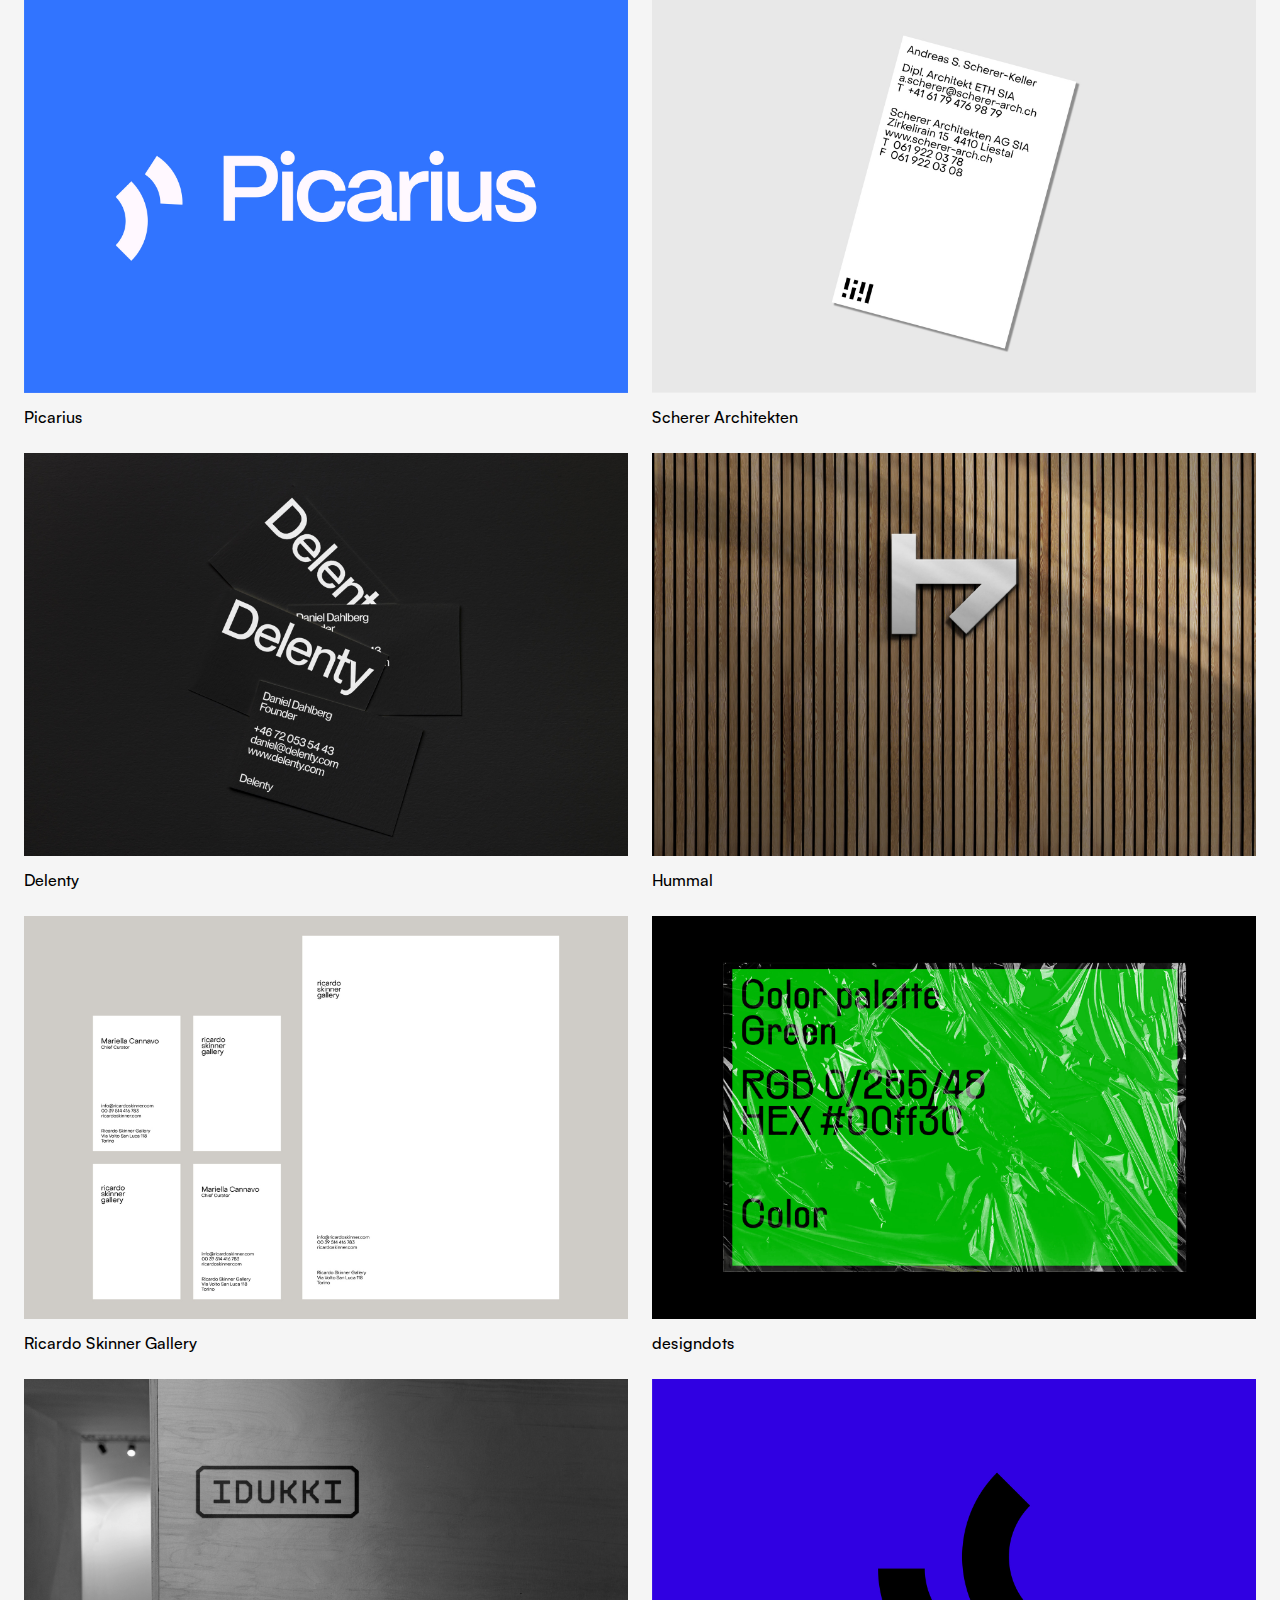
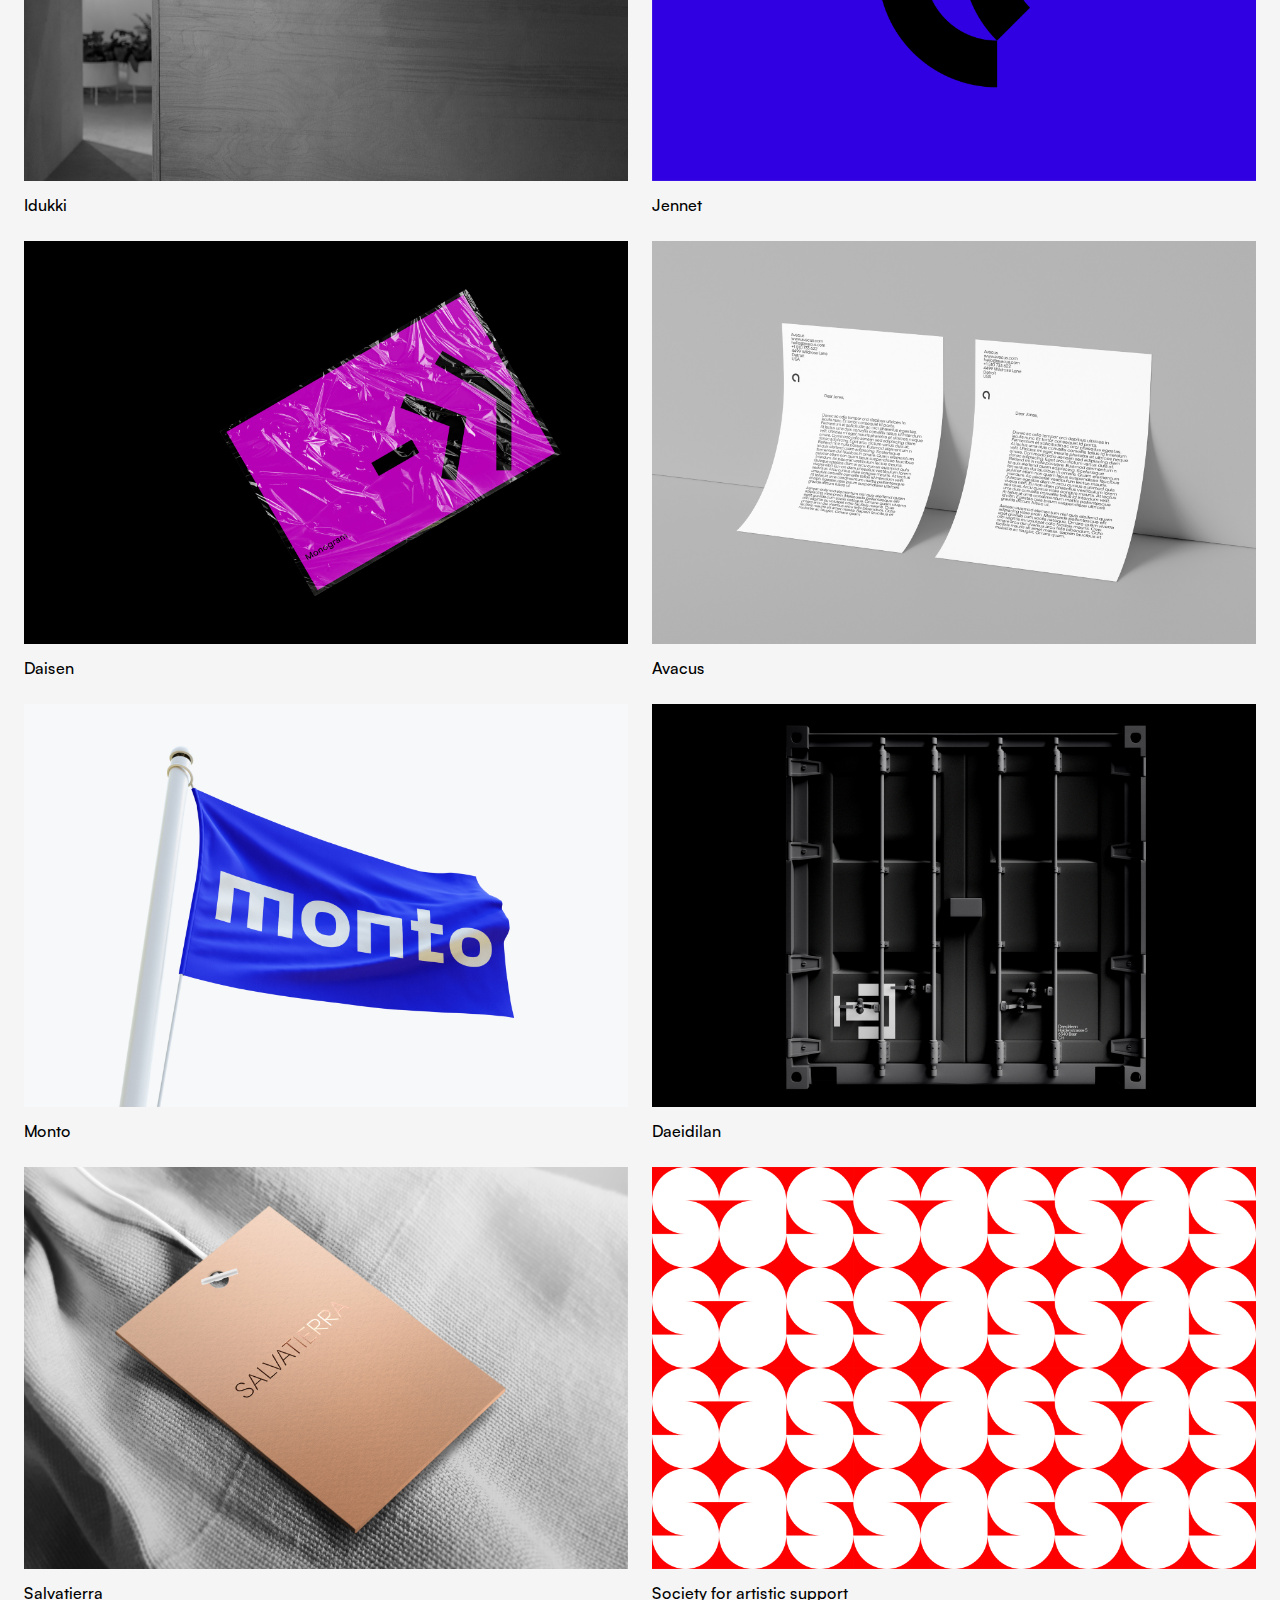
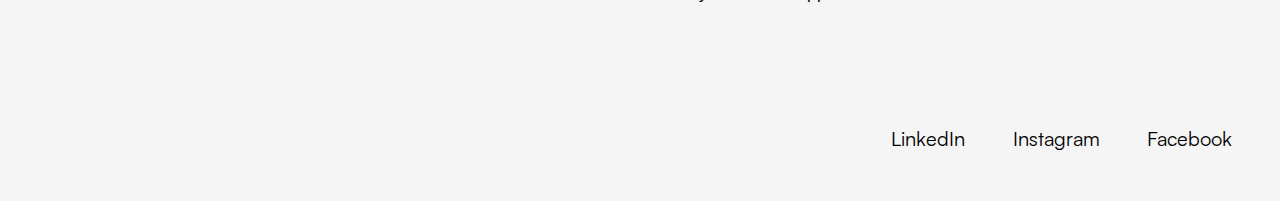
==== commit 37563460: "refactor: change font sizes" ====
--- a/index.html
+++ b/index.html
@@ -44,13 +44,13 @@
 
 		<div id="bg-roller" class="bg-cover bg-center bg-black w-full h-full min-h-screen overflow-hidden" style="background-image: url(/assets/images/0.jpg)"></div>
 		
-		<div class="leading-5 py-8 sm:py-16 md:py-20 px-4 sm:px-6 text-lg sm:text-4xl w-[85%] sm:w-full lg:w-3/4 xl:w-[64%]">
+		<div class="leading-5 py-8 md:py-12 px-4 sm:px-6 text-lg sm:text-xl w-[85%] sm:w-full lg:w-1/2">
 			<p>
 				Studio Koi is an independent design studio specializing in creating bold trademarks and identity programs. Our work is simple, clear, and memorable.
 			</p>
 		</div>
 
-		<div class="grid grid-cols-1 sm:grid-cols-2 gap-4 sm:gap-6 py-8 sm:py-16 md:py-20 px-4 sm:px-6" id="works"></div>
+		<div class="grid grid-cols-1 sm:grid-cols-2 gap-4 sm:gap-6 py-8 sm:py-12 px-4 sm:px-6" id="works"></div>
 	</body>
 	<footer class="flex w-full justify-end z-20 text-base text-black sm:text-xl py-3 px-4 sm:p-12 mt-6">
 		<div class="flex space-x-4 sm:space-x-6 md:space-x-12 justify-between">
